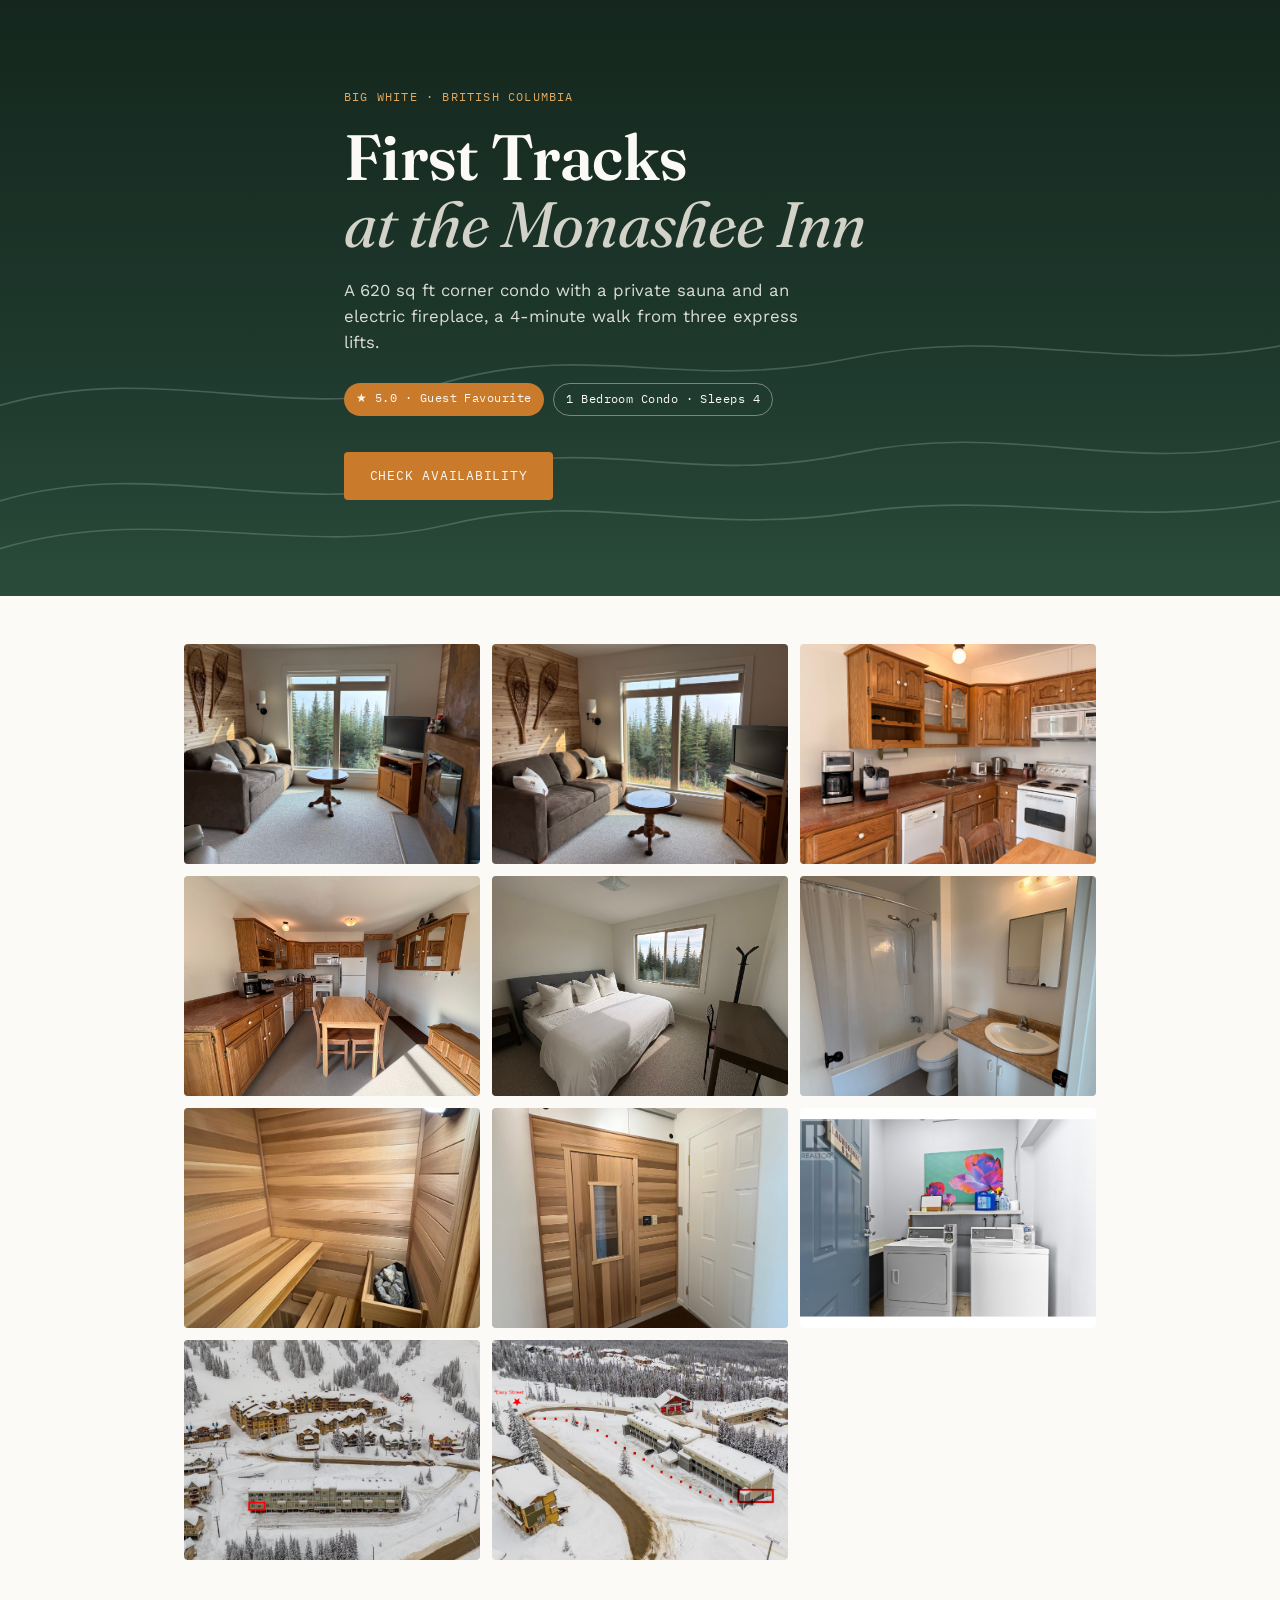
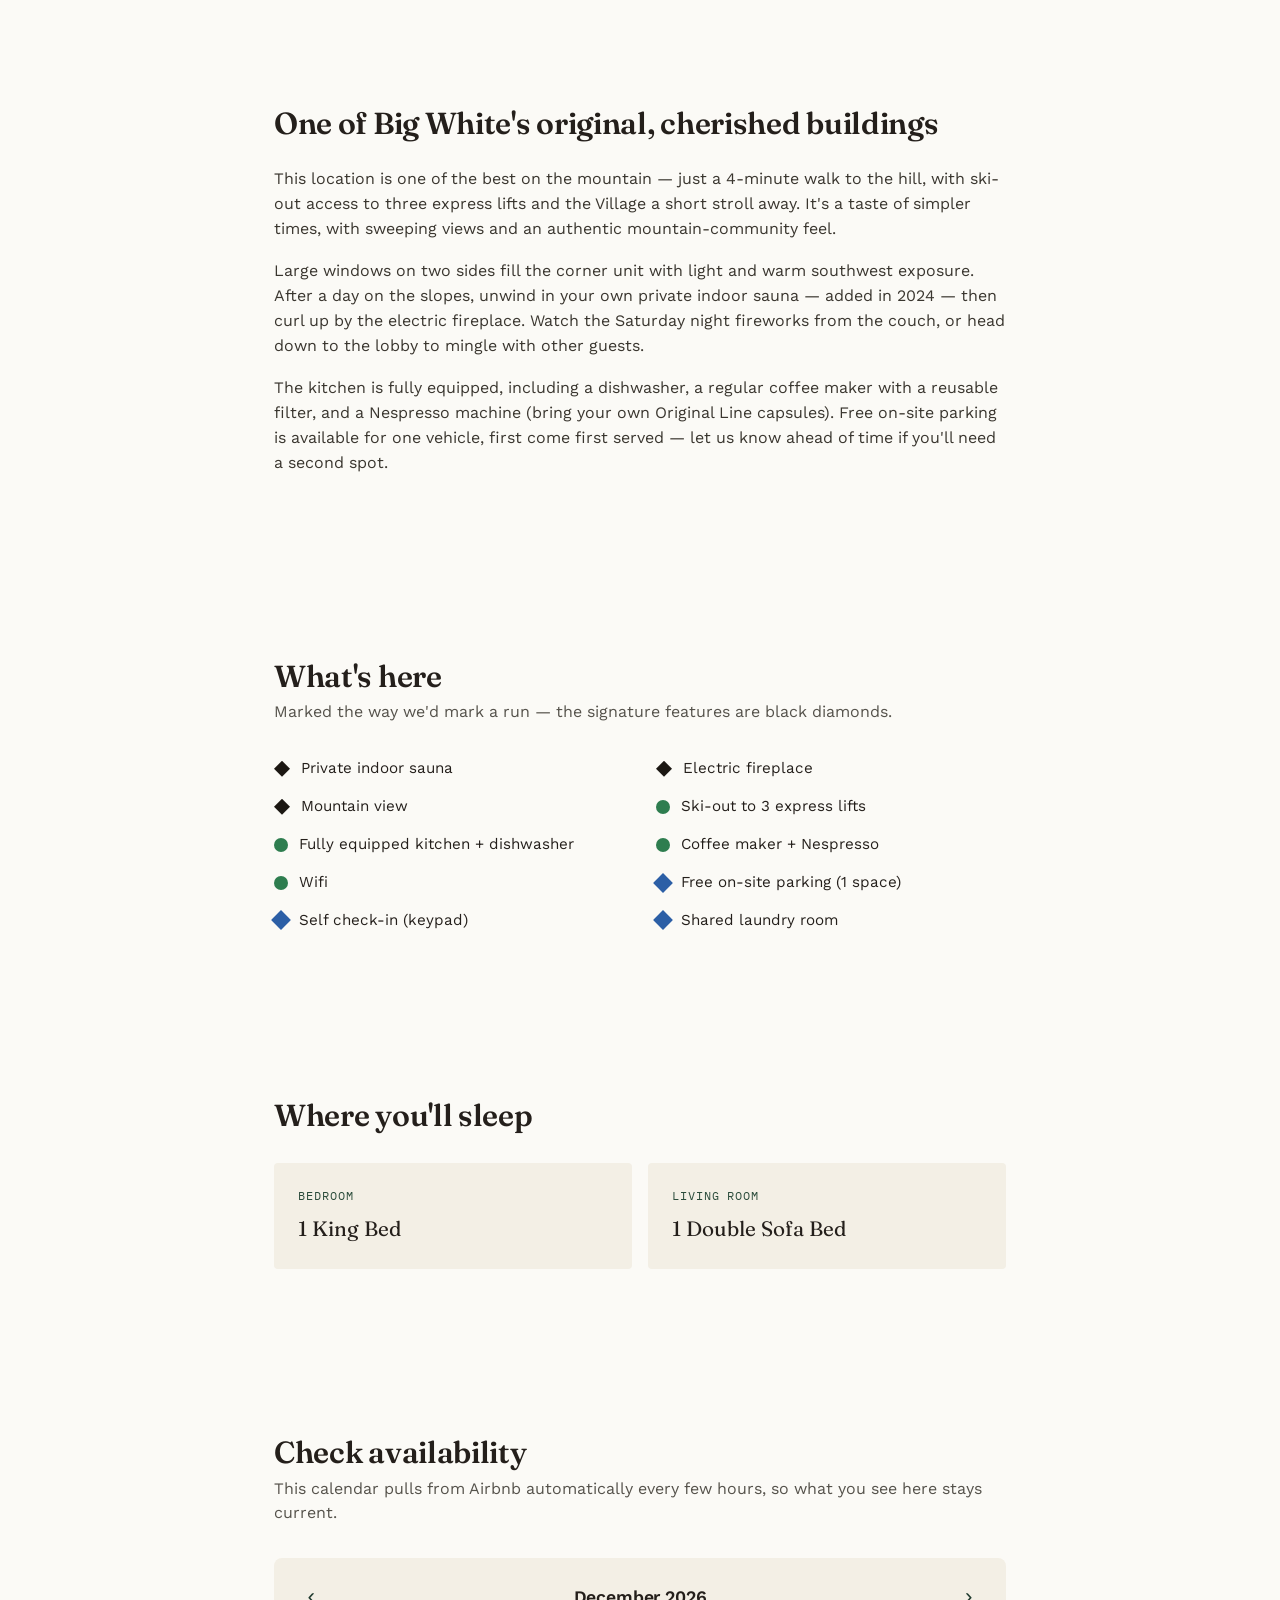
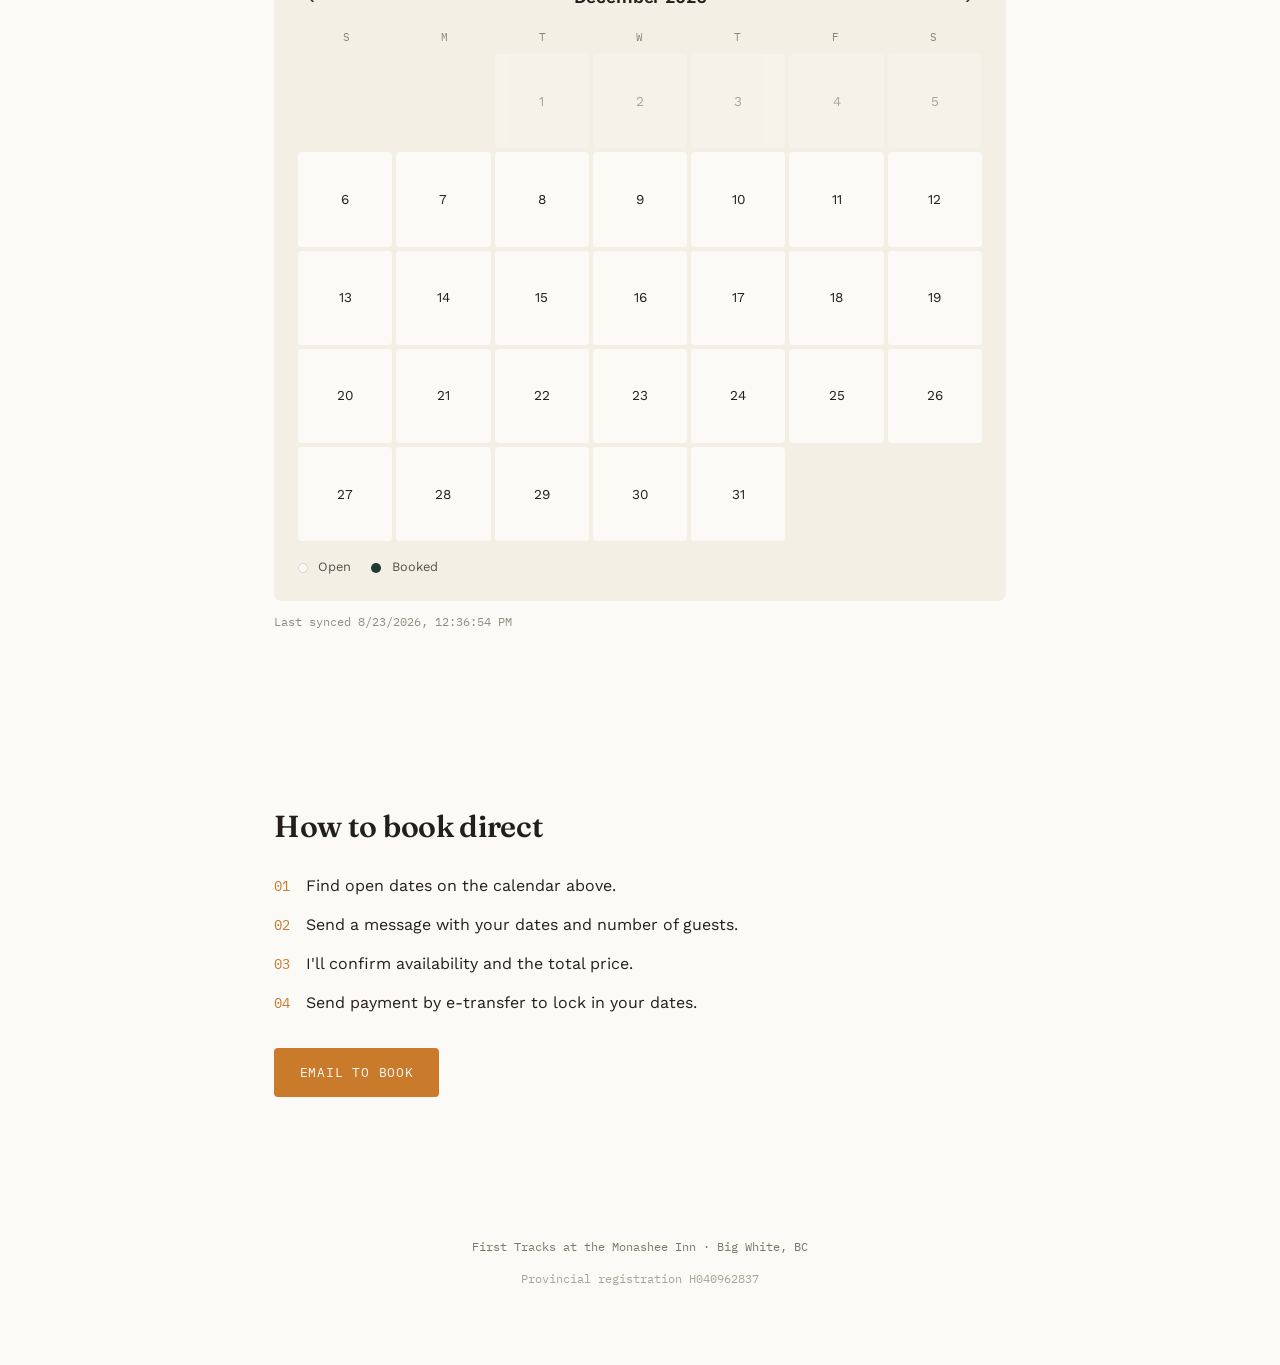
==== index.html @ 5c0af777 "Fix comment syntax in index.html" ====
<!doctype html>
<html lang="en">
<head>
<meta charset="UTF-8" />
<meta name="viewport" content="width=device-width, initial-scale=1.0" />
<title>First Tracks at the Monashee Inn — Big White, BC</title>
<meta name="description" content="A cozy 1-bedroom condo with a private sauna and mountain views, 4 minutes from the lifts at Big White. Book direct." />
<link rel="preconnect" href="https://fonts.googleapis.com">
<link rel="preconnect" href="https://fonts.gstatic.com" crossorigin>
<link href="https://fonts.googleapis.com/css2?family=Fraunces:opsz,wght@9..144,400;9..144,600;9..144,700&family=Work+Sans:wght@400;500;600&family=IBM+Plex+Mono:wght@500&display=swap" rel="stylesheet">
<link rel="stylesheet" href="assets/styles.css" />
</head>
<body>

  <header class="hero">
    <svg class="hero__contour" viewBox="0 0 1200 500" preserveAspectRatio="none" aria-hidden="true">
      <path d="M0,420 C150,380 280,440 420,400 C560,360 640,410 800,380 C950,352 1050,400 1200,370" />
      <path d="M0,460 C150,420 280,470 420,440 C560,410 640,450 800,430 C950,410 1050,445 1200,420" />
      <path d="M0,340 C150,300 280,360 420,320 C560,285 640,330 800,300 C950,272 1050,315 1200,290" />
    </svg>
<!-- 
    <nav class="nav">
      <!-- <span class="nav__mark">First&nbsp;Tracks</span> -->
      <!-- <a class="nav__cta" href="#availability">Check dates</a> -->
    <!-- </nav> --> 

    <div class="hero__content">
      <p class="eyebrow">Big White · British&nbsp;Columbia</p>
      <h1>First Tracks<br><span>at the Monashee&nbsp;Inn</span></h1>
      <p class="hero__sub">A 620&nbsp;sq&nbsp;ft corner condo with a private sauna and an electric fireplace, a 4-minute walk from three express lifts.</p>
      <div class="hero__badges">
        <span class="badge">★ 5.0 · Guest Favourite</span>
        <span class="badge badge--outline">1 Bedroom Condo · Sleeps 4</span>
      </div>
      <a class="button" href="#availability">Check availability</a>
    </div>
  </header>

  <main>

    <section class="gallery" id="gallery">
      <div class="gallery__grid">
        <img src="assets/photos/monashee_living2.jpg" alt="Living room with electric fireplace and mountain view" loading="lazy">
        <img src="assets/photos/monashee_living.jpg" alt="" loading="lazy">
        <img src="assets/photos/monashee_kitch.jpg" alt="" loading="lazy">
        <img src="assets/photos/monashee_kitch2.jpg" alt="" loading="lazy">
        <img src="assets/photos/monashee_bed.jpg" alt="Bedroom with king bed" loading="lazy">
        <img src="assets/photos/monashee_bath.jpg" alt="" loading="lazy">
        <img src="assets/photos/monashee_sauna.jpg" alt="Private indoor sauna" loading="lazy">
        <img src="assets/photos/monashee_sauna2.jpg" alt="" loading="lazy">
        <img src="assets/photos/laundry.jpg" alt="" loading="lazy">
        <img src="assets/photos/monashee_parking.png" alt="" loading="lazy">
        <img src="assets/photos/monashee_path.png" alt="" loading="lazy">
      </div>
      <p class="gallery__note"></p>
    </section>

    <section class="story" id="story">
      <!-- <div class="story__marker" aria-hidden="true">◆</div> -->
      <div class="story__text">
        <h2>One of Big White's original, cherished buildings</h2>
        <p>This location is one of the best on the mountain — just a 4-minute walk to the hill, with ski-out access to three express lifts and the Village a short stroll away. It's a taste of simpler times, with sweeping views and an authentic mountain-community feel.</p>
        <p>Large windows on two sides fill the corner unit with light and warm southwest exposure. After a day on the slopes, unwind in your own private indoor sauna — added in 2024 — then curl up by the electric fireplace. Watch the Saturday night fireworks from the couch, or head down to the lobby to mingle with other guests.</p>
        <p>The kitchen is fully equipped, including a dishwasher, a regular coffee maker with a reusable filter, and a Nespresso machine (bring your own Original Line capsules). Free on-site parking is available for one vehicle, first come first served — let us know ahead of time if you'll need a second spot.</p>
      </div>
    </section>

    <section class="amenities" id="amenities">
      <h2>What's here</h2>
      <p class="section__lede">Marked the way we'd mark a run — the signature features are black diamonds.</p>
      <ul class="amenity-grid">
        <li class="amenity"><span class="run-mark run-mark--black" title="Signature feature"></span>Private indoor sauna</li>
        <li class="amenity"><span class="run-mark run-mark--black" title="Signature feature"></span>Electric fireplace</li>
        <li class="amenity"><span class="run-mark run-mark--black" title="Signature feature"></span>Mountain view</li>
        <li class="amenity"><span class="run-mark run-mark--green" title="Easy"></span>Ski-out to 3 express lifts</li>
        <li class="amenity"><span class="run-mark run-mark--green" title="Easy"></span>Fully equipped kitchen + dishwasher</li>
        <li class="amenity"><span class="run-mark run-mark--green" title="Easy"></span>Coffee maker + Nespresso</li>
        <li class="amenity"><span class="run-mark run-mark--green" title="Easy"></span>Wifi</li>
        <li class="amenity"><span class="run-mark run-mark--blue" title="Good to know"></span>Free on-site parking (1 space)</li>
        <li class="amenity"><span class="run-mark run-mark--blue" title="Good to know"></span>Self check-in (keypad)</li>
        <li class="amenity"><span class="run-mark run-mark--blue" title="Good to know"></span>Shared laundry room</li>
      </ul>
    </section>

    <section class="sleep" id="sleep">
      <h2>Where you'll sleep</h2>
      <div class="sleep-grid">
        <div class="sleep-card">
          <p class="sleep-card__room">Bedroom</p>
          <p class="sleep-card__bed">1 King Bed</p>
        </div>
        <div class="sleep-card">
          <p class="sleep-card__room">Living Room</p>
          <p class="sleep-card__bed">1 Double Sofa Bed</p>
        </div>
      </div>
    </section>

    <section class="availability" id="availability">
      <h2>Check availability</h2>
      <p class="section__lede">This calendar pulls from Airbnb automatically every few hours, so what you see here stays current.</p>

      <div class="calendar" id="calendar">
        <div class="calendar__header">
          <button id="prevMonth" aria-label="Previous month">‹</button>
          <h3 id="calendarLabel"></h3>
          <button id="nextMonth" aria-label="Next month">›</button>
        </div>
        <div class="calendar__weekdays">
          <span>S</span><span>M</span><span>T</span><span>W</span><span>T</span><span>F</span><span>S</span>
        </div>
        <div class="calendar__grid" id="calendarGrid"></div>
        <div class="calendar__legend">
          <span><i class="dot dot--free"></i> Open</span>
          <span><i class="dot dot--busy"></i> Booked</span>
        </div>
      </div>
      <p class="calendar__updated" id="lastUpdated"></p>
    </section>

    <section class="how" id="book">
      <h2>How to book direct</h2>
      <ol class="how-list">
        <li><span class="how-list__num">01</span>Find open dates on the calendar above.</li>
        <li><span class="how-list__num">02</span>Send a message with your dates and number of guests.</li>
        <li><span class="how-list__num">03</span>I'll confirm availability and the total price.</li>
        <li><span class="how-list__num">04</span>Send payment by e-transfer to lock in your dates.</li>
      </ol>
      <a class="button" href="mailto:bbeline@gmail.com?subject=First%20Tracks%20booking%20request">Email to book</a>
    </section>

  </main>

  <footer class="footer">
    <p>First Tracks at the Monashee Inn · Big White, BC</p>
    <p class="footer__muted">Provincial registration H040962837</p>
  </footer>

  <script src="assets/script.js"></script>
</body>
</html>
---- assets/styles.css ----
/* ---------------------------------------------------
   Design tokens
--------------------------------------------------- */
:root {
  --pine-950: #14261D;
  --pine-800: #1F3A2E;
  --pine-700: #2A4B3A;
  --snow-050: #FBFAF6;
  --snow-100: #F3EFE5;
  --amber-500: #C97A2B;
  --amber-300: #E3A85C;
  --charcoal-900: #241F1B;
  --mist-400: #8FA89B;
  --rust-500: #A63D2F;
  --run-green: #2E7D4F;
  --run-blue: #2C5FA6;
  --run-black: #1B1712;

  --font-display: "Fraunces", serif;
  --font-body: "Work Sans", sans-serif;
  --font-mono: "IBM Plex Mono", monospace;

  --radius: 4px;
}

* { box-sizing: border-box; }

html {
  scroll-behavior: smooth;
}

body {
  margin: 0;
  font-family: var(--font-body);
  color: var(--charcoal-900);
  background: var(--snow-050);
  line-height: 1.55;
}

h1, h2, h3 {
  font-family: var(--font-display);
  font-weight: 600;
  letter-spacing: -0.01em;
  margin: 0;
}

a { color: inherit; }

section {
  max-width: 780px;
  margin: 0 auto;
  padding: 5rem 1.5rem;
}

.section__lede {
  color: #55524B;
  margin-top: -0.5rem;
  margin-bottom: 2rem;
}

/* ---------------------------------------------------
   Hero
--------------------------------------------------- */
.hero {
  position: relative;
  background: linear-gradient(180deg, var(--pine-950) 0%, var(--pine-800) 65%, var(--pine-700) 100%);
  color: var(--snow-050);
  overflow: hidden;
  padding-bottom: 6rem;
}

.hero__contour {
  position: absolute;
  inset: 0;
  width: 100%;
  height: 100%;
  opacity: 0.35;
}

.hero__contour path {
  fill: none;
  stroke: var(--mist-400);
  stroke-width: 1.4;
}

.nav {
  position: relative;
  z-index: 2;
  display: flex;
  align-items: center;
  justify-content: space-between;
  max-width: 780px;
  margin: 0 auto;
  padding: 2rem 1.5rem 0;
}

.nav__mark {
  font-family: var(--font-mono);
  text-transform: uppercase;
  letter-spacing: 0.12em;
  font-size: 0.8rem;
}

.nav__cta {
  font-family: var(--font-mono);
  font-size: 0.75rem;
  text-transform: uppercase;
  letter-spacing: 0.08em;
  text-decoration: none;
  border: 1px solid rgba(251, 250, 246, 0.4);
  padding: 0.5rem 0.9rem;
  border-radius: var(--radius);
  transition: border-color 0.2s ease, background 0.2s ease;
}

.nav__cta:hover {
  border-color: var(--amber-300);
  background: rgba(201, 122, 43, 0.15);
}

.hero__content {
  position: relative;
  z-index: 2;
  max-width: 640px;
  margin: 0 auto;
  padding: 5.5rem 1.5rem 0;
  text-align: left;
}

.eyebrow {
  font-family: var(--font-mono);
  font-size: 0.75rem;
  letter-spacing: 0.1em;
  text-transform: uppercase;
  color: var(--amber-300);
  margin: 0 0 1rem;
}

.hero h1 {
  font-size: clamp(2.6rem, 6vw, 4rem);
  line-height: 1.05;
  margin-bottom: 1.25rem;
}

.hero h1 span {
  color: var(--snow-100);
  font-weight: 400;
  font-style: italic;
  opacity: 0.85;
}

.hero__sub {
  font-size: 1.05rem;
  max-width: 46ch;
  color: rgba(251, 250, 246, 0.85);
  margin-bottom: 1.75rem;
}

.hero__badges {
  display: flex;
  gap: 0.6rem;
  flex-wrap: wrap;
  margin-bottom: 2.25rem;
}

.badge {
  font-family: var(--font-mono);
  font-size: 0.72rem;
  letter-spacing: 0.04em;
  padding: 0.4rem 0.75rem;
  border-radius: 999px;
  background: var(--amber-500);
  color: var(--snow-050);
}

.badge--outline {
  background: transparent;
  border: 1px solid rgba(251, 250, 246, 0.4);
}

/* ---------------------------------------------------
   Buttons
--------------------------------------------------- */
.button {
  display: inline-block;
  font-family: var(--font-mono);
  font-size: 0.8rem;
  letter-spacing: 0.06em;
  text-transform: uppercase;
  text-decoration: none;
  color: var(--snow-050);
  background: var(--amber-500);
  padding: 0.9rem 1.6rem;
  border-radius: var(--radius);
  transition: background 0.2s ease, transform 0.15s ease;
}

.button:hover {
  background: var(--amber-300);
  transform: translateY(-1px);
}

/* ---------------------------------------------------
   Gallery
--------------------------------------------------- */
.gallery {
  padding-top: 3rem;
  padding-bottom: 3rem;
  max-width: 960px;
}

.gallery__grid {
  display: grid;
  grid-template-columns: repeat(3, 1fr);
  gap: 0.75rem;
}

.gallery__grid img {
  width: 100%;
  height: 220px;
  object-fit: cover;
  border-radius: var(--radius);
  background: var(--snow-100);
}

.gallery__note {
  font-family: var(--font-mono);
  font-size: 0.72rem;
  color: #918D82;
  margin-top: 0.75rem;
}

/* ---------------------------------------------------
   Story
--------------------------------------------------- */
.story {
  display: block;
}

.story__marker {
  color: var(--run-black);
  font-size: 1.4rem;
  margin-bottom: 0.75rem;
}

.story h2 {
  font-size: 1.9rem;
  margin-bottom: 1.25rem;
}

.story p {
  margin: 0 0 1.1rem;
  color: #3A362F;
}

/* ---------------------------------------------------
   Amenities — ski run difficulty marks
--------------------------------------------------- */
.amenities h2 {
  font-size: 1.9rem;
  margin-bottom: 0.5rem;
}

.amenity-grid {
  list-style: none;
  margin: 0;
  padding: 0;
  display: grid;
  grid-template-columns: repeat(2, 1fr);
  gap: 0.9rem 2rem;
}

.amenity {
  display: flex;
  align-items: center;
  gap: 0.7rem;
  font-size: 0.95rem;
}

.run-mark {
  flex: none;
  width: 14px;
  height: 14px;
  display: inline-block;
}

.run-mark--green {
  background: var(--run-green);
  border-radius: 50%;
}

.run-mark--blue {
  background: var(--run-blue);
  transform: rotate(45deg);
}

.run-mark--black {
  background: var(--run-black);
  clip-path: polygon(50% 0%, 100% 50%, 50% 100%, 0% 50%);
  width: 16px;
  height: 16px;
}

/* ---------------------------------------------------
   Sleeping arrangements
--------------------------------------------------- */
.sleep h2 {
  font-size: 1.9rem;
  margin-bottom: 1.5rem;
}

.sleep-grid {
  display: grid;
  grid-template-columns: repeat(2, 1fr);
  gap: 1rem;
}

.sleep-card {
  background: var(--snow-100);
  border-radius: var(--radius);
  padding: 1.5rem;
}

.sleep-card__room {
  font-family: var(--font-mono);
  font-size: 0.72rem;
  text-transform: uppercase;
  letter-spacing: 0.08em;
  color: var(--pine-700);
  margin: 0 0 0.5rem;
}

.sleep-card__bed {
  font-family: var(--font-display);
  font-size: 1.3rem;
  margin: 0;
}

/* ---------------------------------------------------
   Availability calendar
--------------------------------------------------- */
.availability h2 {
  font-size: 1.9rem;
  margin-bottom: 0.5rem;
}

.calendar {
  background: var(--snow-100);
  border-radius: 8px;
  padding: 1.5rem;
}

.calendar__header {
  display: flex;
  align-items: center;
  justify-content: space-between;
  margin-bottom: 1rem;
}

.calendar__header button {
  background: none;
  border: none;
  font-size: 1.4rem;
  cursor: pointer;
  color: var(--pine-800);
  line-height: 1;
  padding: 0.25rem 0.6rem;
}

.calendar__header h3 {
  font-size: 1.1rem;
  font-family: var(--font-body);
  font-weight: 600;
}

.calendar__weekdays {
  display: grid;
  grid-template-columns: repeat(7, 1fr);
  font-family: var(--font-mono);
  font-size: 0.7rem;
  text-align: center;
  color: #8A8577;
  margin-bottom: 0.5rem;
}

.calendar__grid {
  display: grid;
  grid-template-columns: repeat(7, 1fr);
  gap: 4px;
}

.day {
  aspect-ratio: 1 / 1;
  display: flex;
  align-items: center;
  justify-content: center;
  border-radius: 4px;
  font-size: 0.85rem;
  background: var(--snow-050);
  color: var(--charcoal-900);
}

.day--empty {
  background: transparent;
}

.day--busy {
  background: var(--pine-800);
  color: var(--snow-050);
}

.day--past {
  opacity: 0.35;
}

.calendar__legend {
  display: flex;
  gap: 1.25rem;
  margin-top: 1rem;
  font-size: 0.8rem;
  color: #55524B;
}

.dot {
  display: inline-block;
  width: 10px;
  height: 10px;
  border-radius: 50%;
  margin-right: 0.4rem;
  vertical-align: middle;
}

.dot--free { background: var(--snow-050); border: 1px solid #D8D3C6; }
.dot--busy { background: var(--pine-800); }

.calendar__updated {
  font-family: var(--font-mono);
  font-size: 0.72rem;
  color: #918D82;
  margin-top: 0.75rem;
}

/* ---------------------------------------------------
   How to book
--------------------------------------------------- */
.how h2 {
  font-size: 1.9rem;
  margin-bottom: 1.5rem;
}

.how-list {
  list-style: none;
  margin: 0 0 2rem;
  padding: 0;
  display: grid;
  gap: 0.9rem;
}

.how-list li {
  display: flex;
  align-items: baseline;
  gap: 1rem;
  font-size: 1rem;
}

.how-list__num {
  font-family: var(--font-mono);
  color: var(--amber-500);
  font-size: 0.85rem;
}

/* ---------------------------------------------------
   Footer
--------------------------------------------------- */
.footer {
  text-align: center;
  padding: 3rem 1.5rem 4rem;
  font-family: var(--font-mono);
  font-size: 0.78rem;
  color: #7C7869;
}

.footer__muted {
  opacity: 0.65;
  margin-top: 0.35rem;
}

/* ---------------------------------------------------
   Responsive
--------------------------------------------------- */
@media (max-width: 640px) {
  .amenity-grid { grid-template-columns: 1fr; }
  .gallery__grid { grid-template-columns: 1fr; }
  .sleep-grid { grid-template-columns: 1fr; }
}
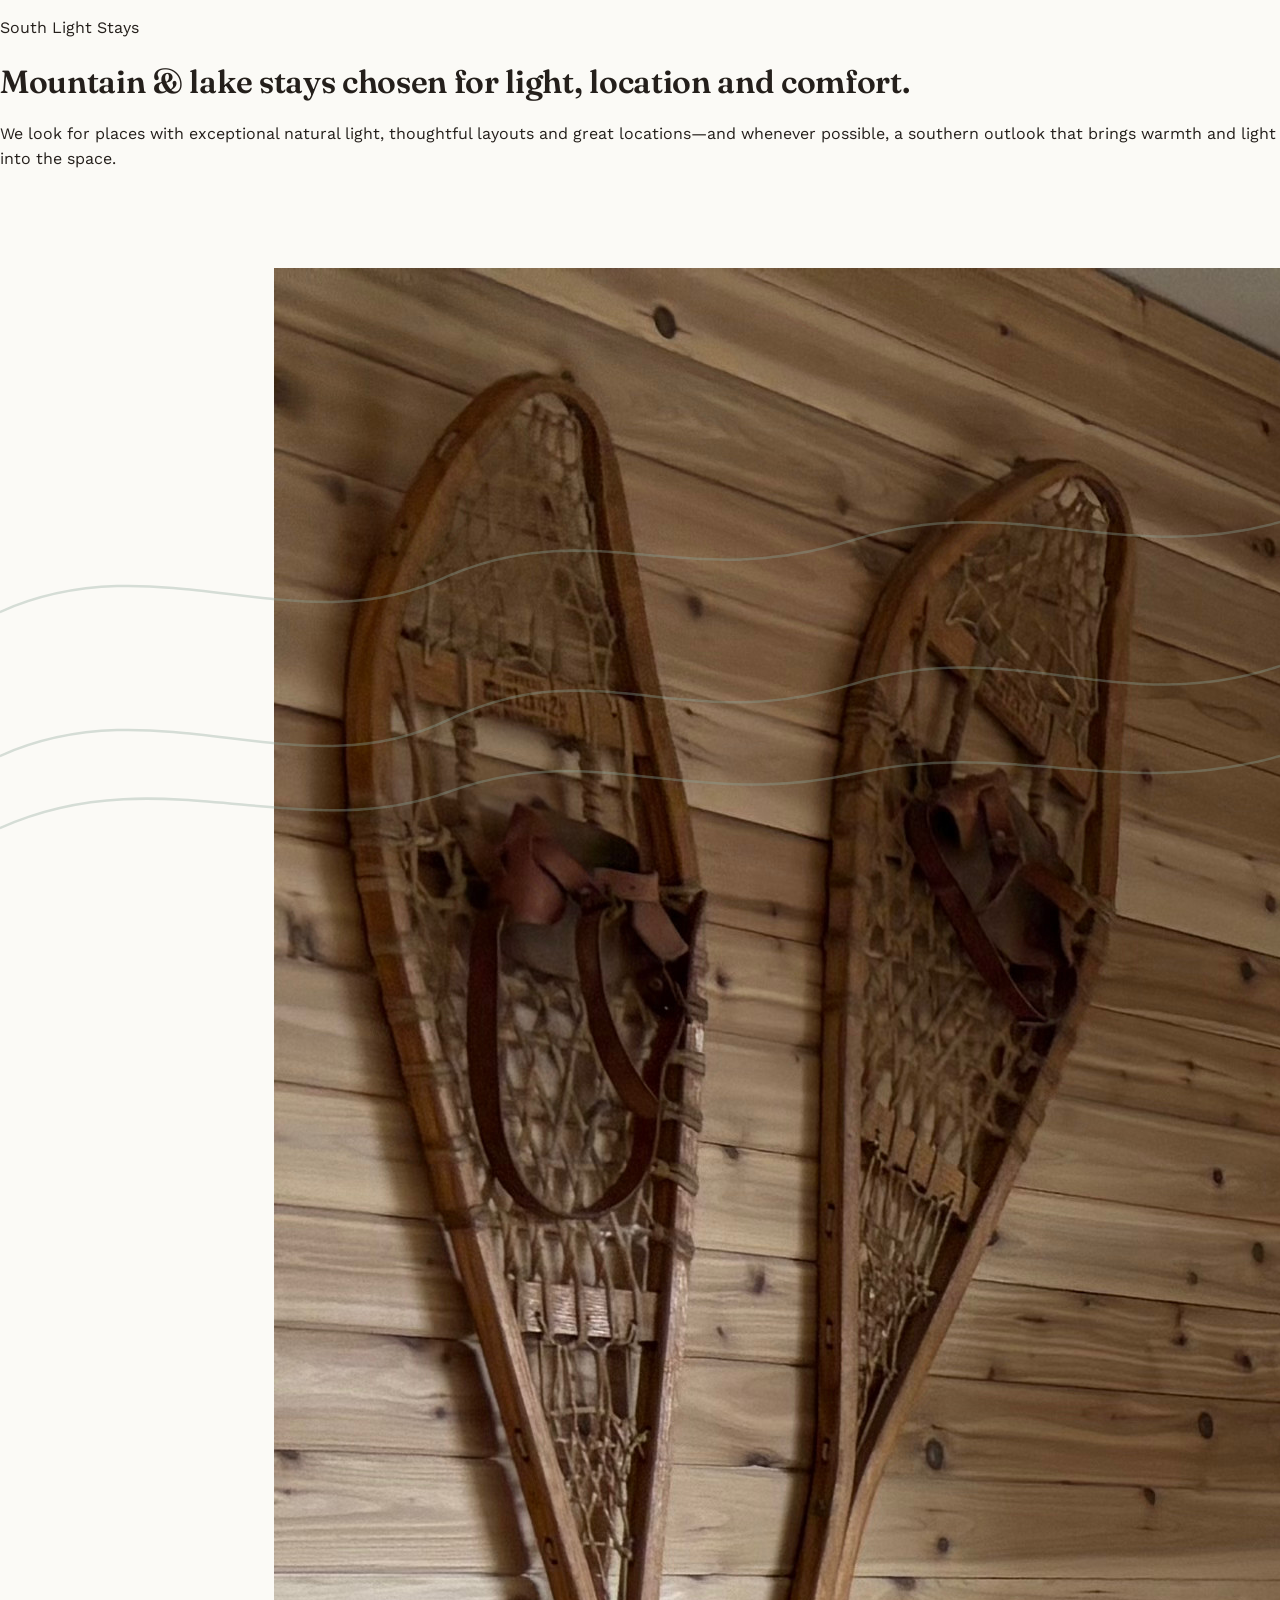
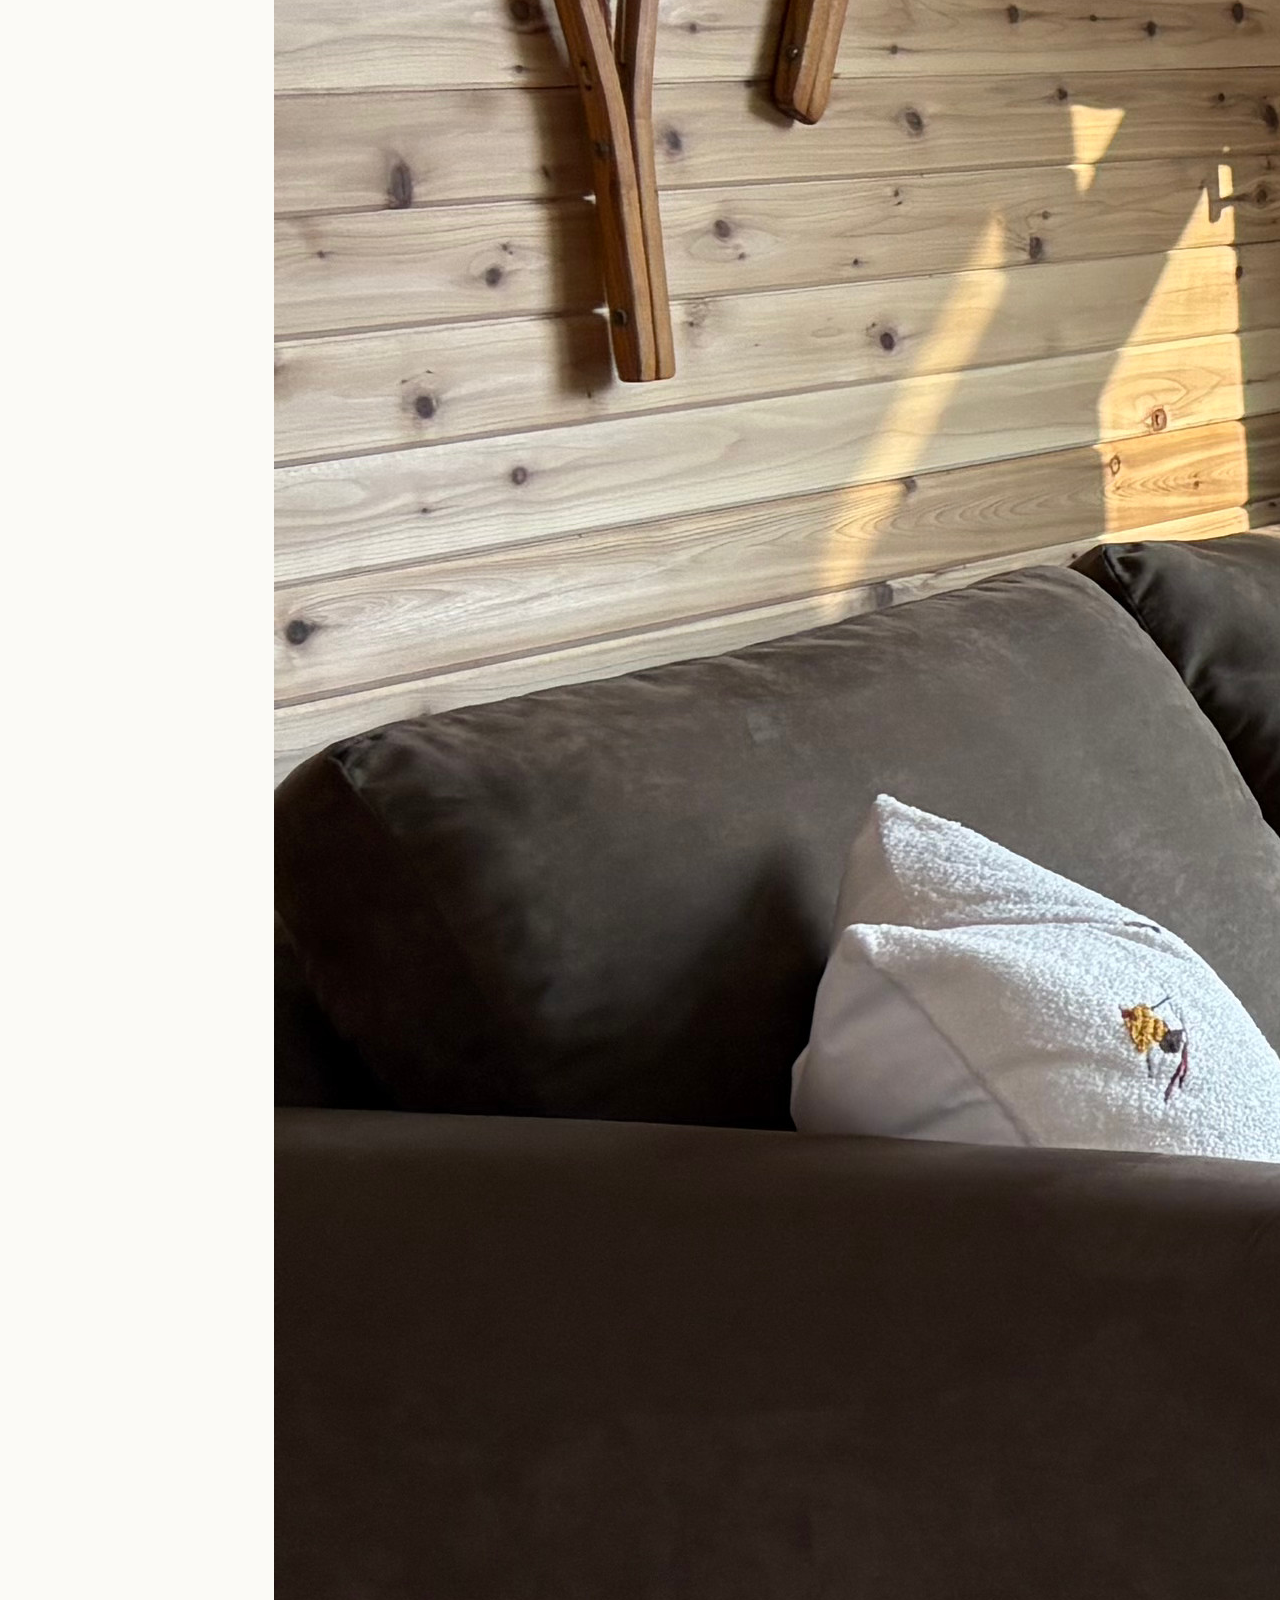
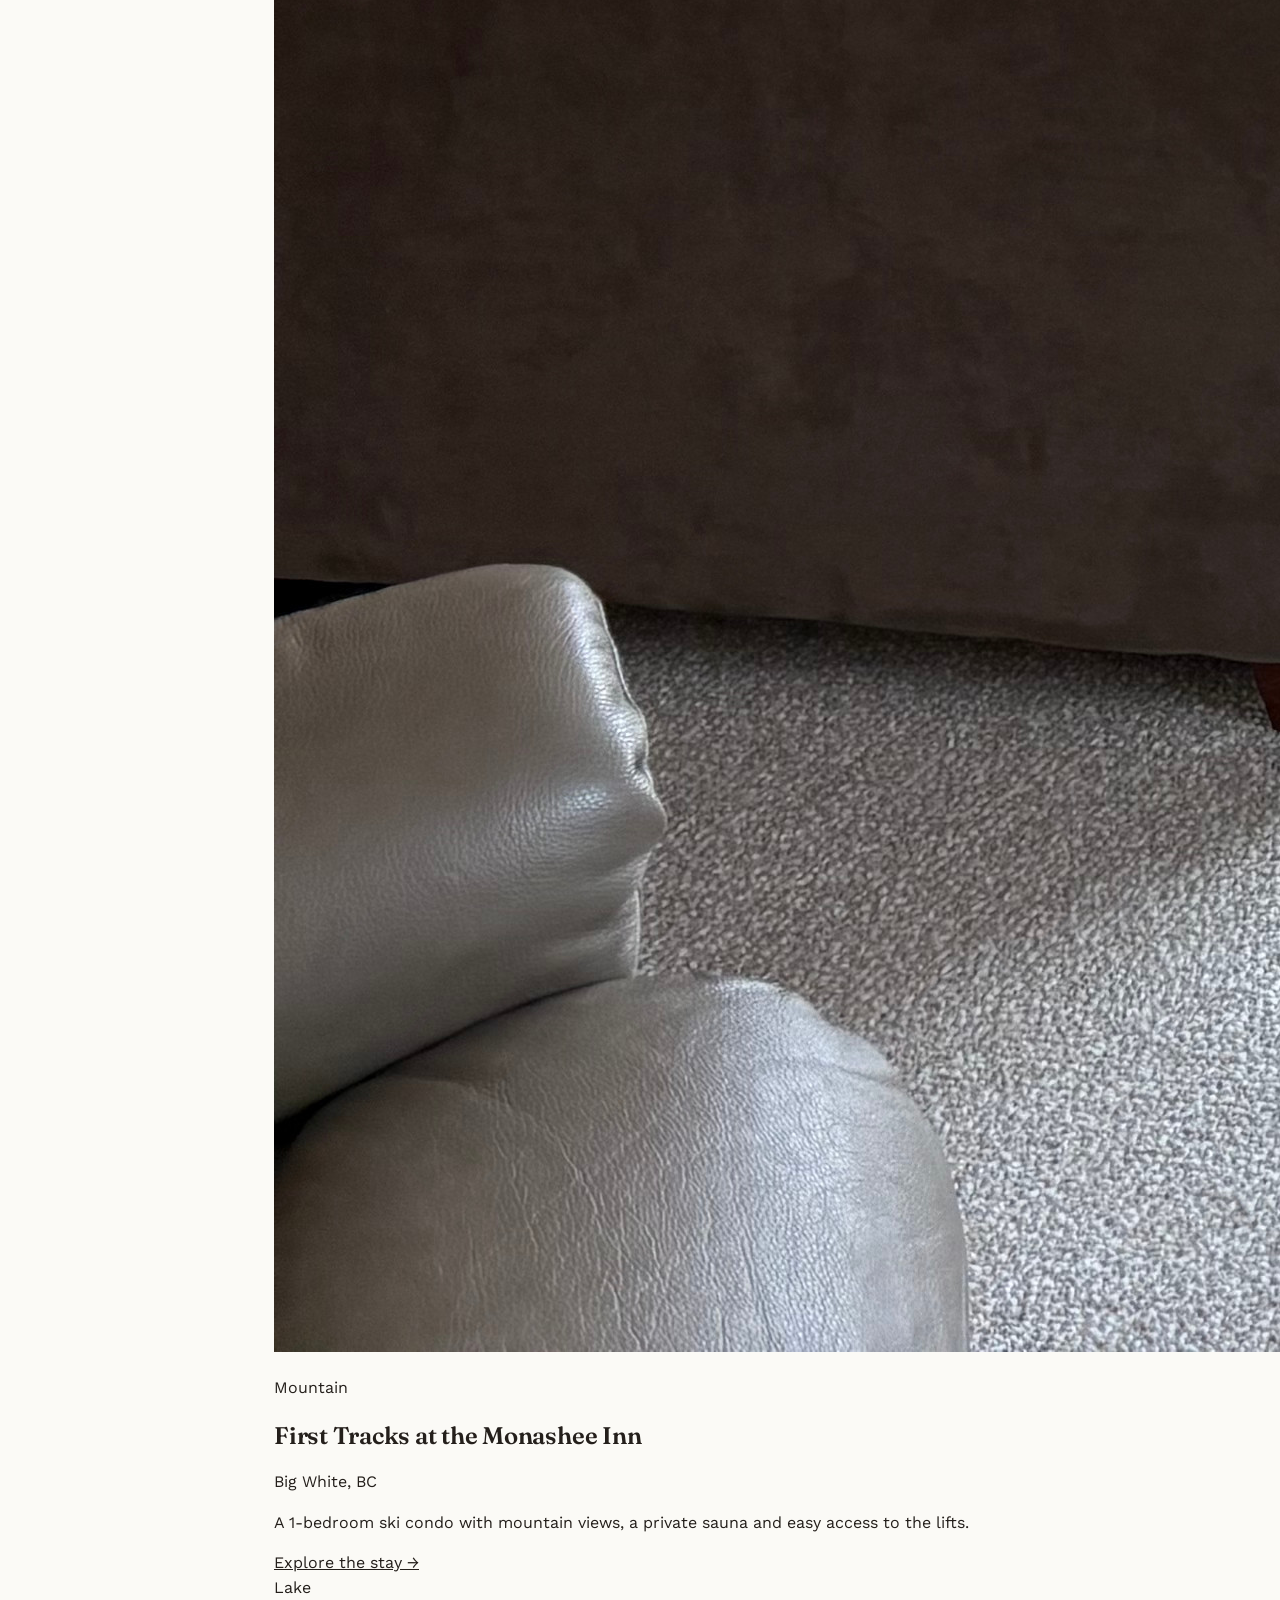
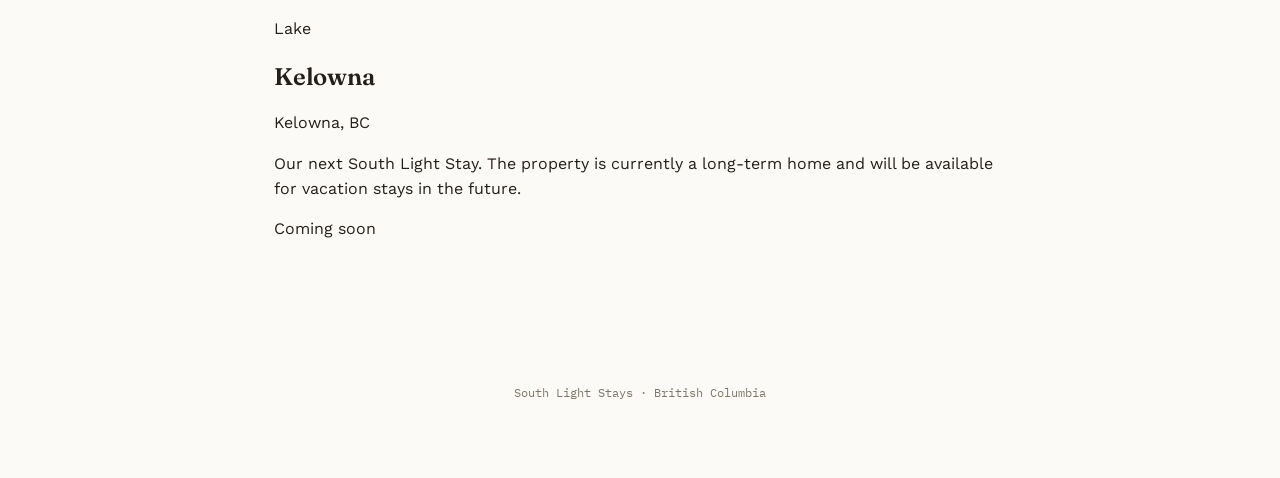
==== commit 985dfc56: "Update index.html for South Light Stays branding" ====
--- a/index.html
+++ b/index.html
@@ -3,139 +3,121 @@
 <head>
 <meta charset="UTF-8" />
 <meta name="viewport" content="width=device-width, initial-scale=1.0" />
-<title>First Tracks at the Monashee Inn — Big White, BC</title>
-<meta name="description" content="A cozy 1-bedroom condo with a private sauna and mountain views, 4 minutes from the lifts at Big White. Book direct." />
+
+<title>South Light Stays | Mountain & Lake Vacation Rentals</title>
+
+<meta name="description" content="South Light Stays offers mountain and lake stays chosen for light, location and comfort." />
+
 <link rel="preconnect" href="https://fonts.googleapis.com">
 <link rel="preconnect" href="https://fonts.gstatic.com" crossorigin>
 <link href="https://fonts.googleapis.com/css2?family=Fraunces:opsz,wght@9..144,400;9..144,600;9..144,700&family=Work+Sans:wght@400;500;600&family=IBM+Plex+Mono:wght@500&display=swap" rel="stylesheet">
+
 <link rel="stylesheet" href="assets/styles.css" />
 </head>
+
 <body>
 
-  <header class="hero">
-    <svg class="hero__contour" viewBox="0 0 1200 500" preserveAspectRatio="none" aria-hidden="true">
-      <path d="M0,420 C150,380 280,440 420,400 C560,360 640,410 800,380 C950,352 1050,400 1200,370" />
-      <path d="M0,460 C150,420 280,470 420,440 C560,410 640,450 800,430 C950,410 1050,445 1200,420" />
-      <path d="M0,340 C150,300 280,360 420,320 C560,285 640,330 800,300 C950,272 1050,315 1200,290" />
-    </svg>
-<!-- 
-    <nav class="nav">
-      <!-- <span class="nav__mark">First&nbsp;Tracks</span> -->
-      <!-- <a class="nav__cta" href="#availability">Check dates</a> -->
-    <!-- </nav> --> 
+<header class="brand-hero">
 
-    <div class="hero__content">
-      <p class="eyebrow">Big White · British&nbsp;Columbia</p>
-      <h1>First Tracks<br><span>at the Monashee&nbsp;Inn</span></h1>
-      <p class="hero__sub">A 620&nbsp;sq&nbsp;ft corner condo with a private sauna and an electric fireplace, a 4-minute walk from three express lifts.</p>
-      <div class="hero__badges">
-        <span class="badge">★ 5.0 · Guest Favourite</span>
-        <span class="badge badge--outline">1 Bedroom Condo · Sleeps 4</span>
-      </div>
-      <a class="button" href="#availability">Check availability</a>
+  <svg class="hero__contour" viewBox="0 0 1200 500" preserveAspectRatio="none" aria-hidden="true">
+    <path d="M0,420 C150,380 280,440 420,400 C560,360 640,410 800,380 C950,352 1050,400 1200,370" />
+    <path d="M0,460 C150,420 280,470 420,440 C560,410 640,450 800,430 C950,410 1050,445 1200,420" />
+    <path d="M0,340 C150,300 280,360 420,320 C560,285 640,330 800,300 C950,272 1050,315 1200,290" />
+  </svg>
+
+  <div class="brand-hero__content">
+
+    <p class="brand-hero__name">South Light Stays</p>
+
+    <h1 class="brand-hero__tagline">
+      Mountain &amp; lake stays chosen for light, location and comfort.
+    </h1>
+
+    <p class="brand-hero__intro">
+      We look for places with exceptional natural light, thoughtful layouts and great locations—and whenever possible, a southern outlook that brings warmth and light into the space.
+    </p>
+
+  </div>
+
+</header>
+
+
+<main>
+
+  <section class="properties">
+
+    <div class="property-grid">
+
+      <article class="property-card property-card--mountain">
+
+        <div class="property-card__image">
+          <img
+            src="assets/photos/monashee_living2.jpg"
+            alt="Living room at First Tracks at the Monashee Inn"
+          >
+        </div>
+
+        <div class="property-card__content">
+
+          <p class="property-card__eyebrow">Mountain</p>
+
+          <h2>First Tracks at the Monashee Inn</h2>
+
+          <p class="property-card__location">
+            Big White, BC
+          </p>
+
+          <p>
+            A 1-bedroom ski condo with mountain views, a private sauna and easy access to the lifts.
+          </p>
+
+          <a class="property-card__link" href="mountain.html">
+            Explore the stay →
+          </a>
+
+        </div>
+
+      </article>
+
+
+      <article class="property-card property-card--lake">
+
+        <div class="property-card__placeholder">
+          <span>Lake</span>
+        </div>
+
+        <div class="property-card__content">
+
+          <p class="property-card__eyebrow">Lake</p>
+
+          <h2>Kelowna</h2>
+
+          <p class="property-card__location">
+            Kelowna, BC
+          </p>
+
+          <p>
+            Our next South Light Stay. The property is currently a long-term home and will be available for vacation stays in the future.
+          </p>
+
+          <span class="property-card__coming">
+            Coming soon
+          </span>
+
+        </div>
+
+      </article>
+
     </div>
-  </header>
 
-  <main>
+  </section>
 
-    <section class="gallery" id="gallery">
-      <div class="gallery__grid">
-        <img src="assets/photos/monashee_living2.jpg" alt="Living room with electric fireplace and mountain view" loading="lazy">
-        <img src="assets/photos/monashee_living.jpg" alt="" loading="lazy">
-        <img src="assets/photos/monashee_kitch.jpg" alt="" loading="lazy">
-        <img src="assets/photos/monashee_kitch2.jpg" alt="" loading="lazy">
-        <img src="assets/photos/monashee_bed.jpg" alt="Bedroom with king bed" loading="lazy">
-        <img src="assets/photos/monashee_bath.jpg" alt="" loading="lazy">
-        <img src="assets/photos/monashee_sauna.jpg" alt="Private indoor sauna" loading="lazy">
-        <img src="assets/photos/monashee_sauna2.jpg" alt="" loading="lazy">
-        <img src="assets/photos/laundry.jpg" alt="" loading="lazy">
-        <img src="assets/photos/monashee_parking.png" alt="" loading="lazy">
-        <img src="assets/photos/monashee_path.png" alt="" loading="lazy">
-      </div>
-      <p class="gallery__note"></p>
-    </section>
+</main>
 
-    <section class="story" id="story">
-      <!-- <div class="story__marker" aria-hidden="true">◆</div> -->
-      <div class="story__text">
-        <h2>One of Big White's original, cherished buildings</h2>
-        <p>This location is one of the best on the mountain — just a 4-minute walk to the hill, with ski-out access to three express lifts and the Village a short stroll away. It's a taste of simpler times, with sweeping views and an authentic mountain-community feel.</p>
-        <p>Large windows on two sides fill the corner unit with light and warm southwest exposure. After a day on the slopes, unwind in your own private indoor sauna — added in 2024 — then curl up by the electric fireplace. Watch the Saturday night fireworks from the couch, or head down to the lobby to mingle with other guests.</p>
-        <p>The kitchen is fully equipped, including a dishwasher, a regular coffee maker with a reusable filter, and a Nespresso machine (bring your own Original Line capsules). Free on-site parking is available for one vehicle, first come first served — let us know ahead of time if you'll need a second spot.</p>
-      </div>
-    </section>
 
-    <section class="amenities" id="amenities">
-      <h2>What's here</h2>
-      <p class="section__lede">Marked the way we'd mark a run — the signature features are black diamonds.</p>
-      <ul class="amenity-grid">
-        <li class="amenity"><span class="run-mark run-mark--black" title="Signature feature"></span>Private indoor sauna</li>
-        <li class="amenity"><span class="run-mark run-mark--black" title="Signature feature"></span>Electric fireplace</li>
-        <li class="amenity"><span class="run-mark run-mark--black" title="Signature feature"></span>Mountain view</li>
-        <li class="amenity"><span class="run-mark run-mark--green" title="Easy"></span>Ski-out to 3 express lifts</li>
-        <li class="amenity"><span class="run-mark run-mark--green" title="Easy"></span>Fully equipped kitchen + dishwasher</li>
-        <li class="amenity"><span class="run-mark run-mark--green" title="Easy"></span>Coffee maker + Nespresso</li>
-        <li class="amenity"><span class="run-mark run-mark--green" title="Easy"></span>Wifi</li>
-        <li class="amenity"><span class="run-mark run-mark--blue" title="Good to know"></span>Free on-site parking (1 space)</li>
-        <li class="amenity"><span class="run-mark run-mark--blue" title="Good to know"></span>Self check-in (keypad)</li>
-        <li class="amenity"><span class="run-mark run-mark--blue" title="Good to know"></span>Shared laundry room</li>
-      </ul>
-    </section>
+<footer class="footer">
+  <p>South Light Stays · British Columbia</p>
+</footer>
 
-    <section class="sleep" id="sleep">
-      <h2>Where you'll sleep</h2>
-      <div class="sleep-grid">
-        <div class="sleep-card">
-          <p class="sleep-card__room">Bedroom</p>
-          <p class="sleep-card__bed">1 King Bed</p>
-        </div>
-        <div class="sleep-card">
-          <p class="sleep-card__room">Living Room</p>
-          <p class="sleep-card__bed">1 Double Sofa Bed</p>
-        </div>
-      </div>
-    </section>
-
-    <section class="availability" id="availability">
-      <h2>Check availability</h2>
-      <p class="section__lede">This calendar pulls from Airbnb automatically every few hours, so what you see here stays current.</p>
-
-      <div class="calendar" id="calendar">
-        <div class="calendar__header">
-          <button id="prevMonth" aria-label="Previous month">‹</button>
-          <h3 id="calendarLabel"></h3>
-          <button id="nextMonth" aria-label="Next month">›</button>
-        </div>
-        <div class="calendar__weekdays">
-          <span>S</span><span>M</span><span>T</span><span>W</span><span>T</span><span>F</span><span>S</span>
-        </div>
-        <div class="calendar__grid" id="calendarGrid"></div>
-        <div class="calendar__legend">
-          <span><i class="dot dot--free"></i> Open</span>
-          <span><i class="dot dot--busy"></i> Booked</span>
-        </div>
-      </div>
-      <p class="calendar__updated" id="lastUpdated"></p>
-    </section>
-
-    <section class="how" id="book">
-      <h2>How to book direct</h2>
-      <ol class="how-list">
-        <li><span class="how-list__num">01</span>Find open dates on the calendar above.</li>
-        <li><span class="how-list__num">02</span>Send a message with your dates and number of guests.</li>
-        <li><span class="how-list__num">03</span>I'll confirm availability and the total price.</li>
-        <li><span class="how-list__num">04</span>Send payment by e-transfer to lock in your dates.</li>
-      </ol>
-      <a class="button" href="mailto:bbeline@gmail.com?subject=First%20Tracks%20booking%20request">Email to book</a>
-    </section>
-
-  </main>
-
-  <footer class="footer">
-    <p>First Tracks at the Monashee Inn · Big White, BC</p>
-    <p class="footer__muted">Provincial registration H040962837</p>
-  </footer>
-
-  <script src="assets/script.js"></script>
 </body>
 </html>
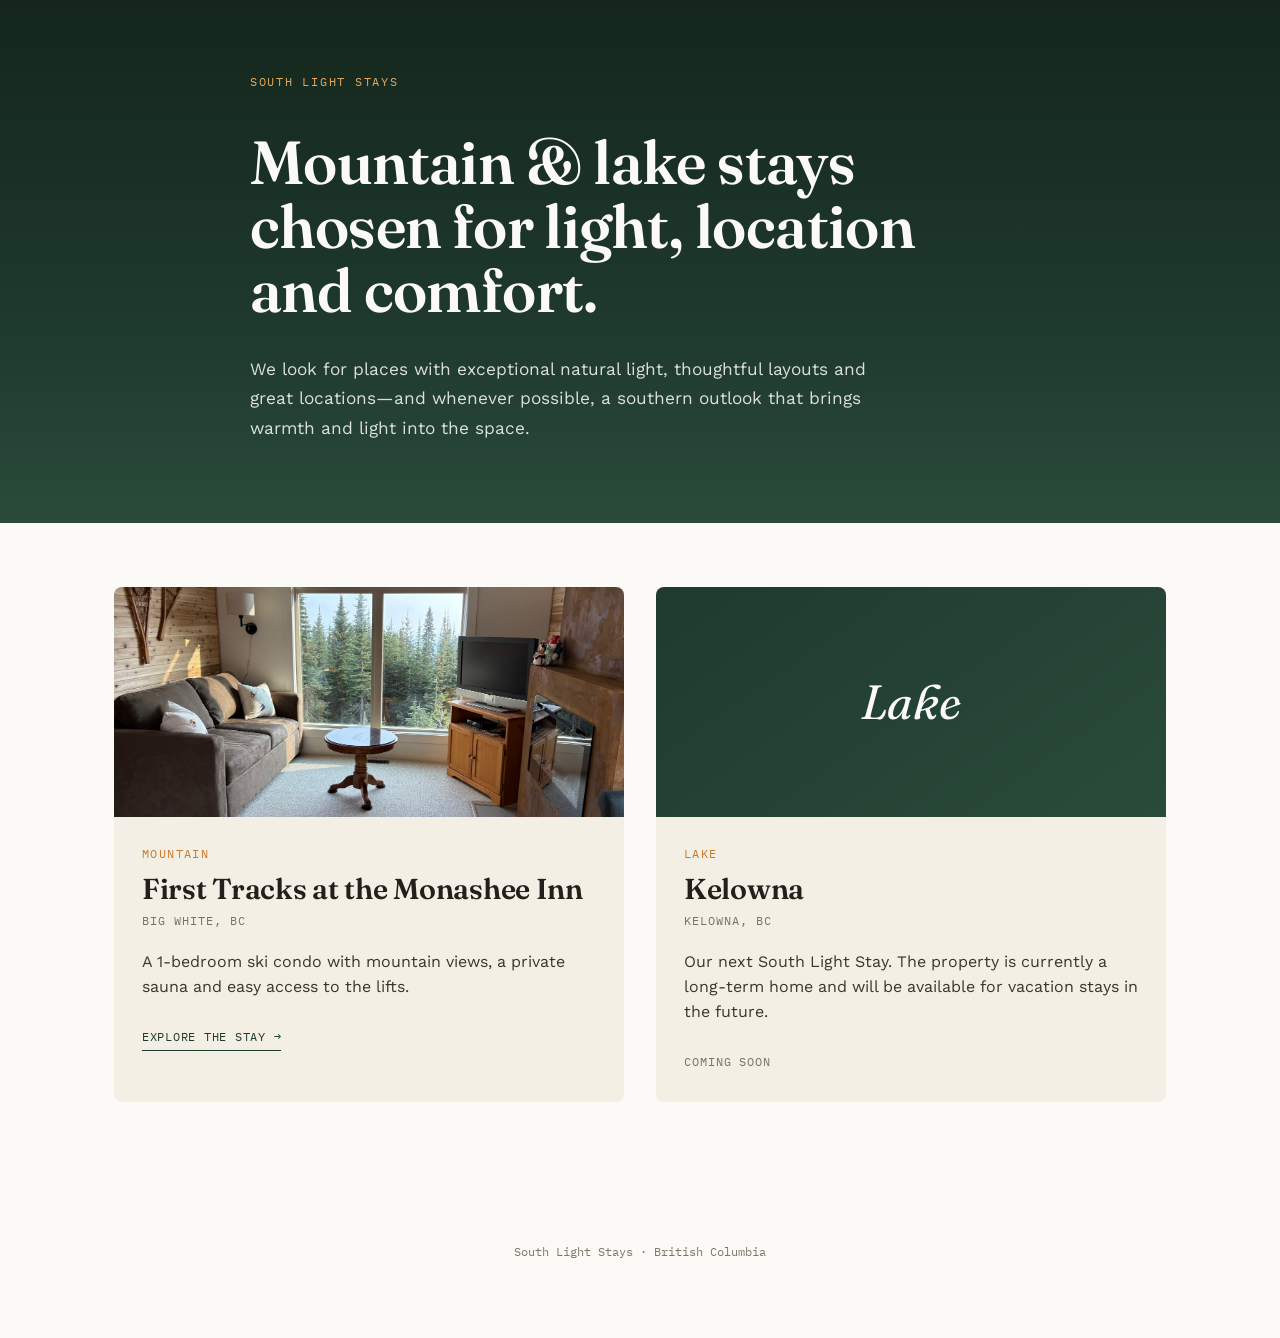
==== commit 6046d83f: "Remove SVG from brand hero in index.html Removed SVG elements from the brand hero section." ====
--- a/index.html
+++ b/index.html
@@ -18,12 +18,6 @@
 <body>
 
 <header class="brand-hero">
-
-  <svg class="hero__contour" viewBox="0 0 1200 500" preserveAspectRatio="none" aria-hidden="true">
-    <path d="M0,420 C150,380 280,440 420,400 C560,360 640,410 800,380 C950,352 1050,400 1200,370" />
-    <path d="M0,460 C150,420 280,470 420,440 C560,410 640,450 800,430 C950,410 1050,445 1200,420" />
-    <path d="M0,340 C150,300 280,360 420,320 C560,285 640,330 800,300 C950,272 1050,315 1200,290" />
-  </svg>
 
   <div class="brand-hero__content">
 
--- a/assets/styles.css
+++ b/assets/styles.css
@@ -493,3 +493,248 @@
   .gallery__grid { grid-template-columns: 1fr; }
   .sleep-grid { grid-template-columns: 1fr; }
 }
+/* ---------------------------------------------------
+   South Light Stays brand homepage
+--------------------------------------------------- */
+
+.brand-hero {
+  position: relative;
+  background: linear-gradient(
+    180deg,
+    var(--pine-950) 0%,
+    var(--pine-800) 65%,
+    var(--pine-700) 100%
+  );
+  color: var(--snow-050);
+  overflow: hidden;
+  padding: 6rem 1.5rem 7rem;
+}
+
+.brand-hero .hero__contour {
+  position: absolute;
+  inset: 0;
+  width: 100%;
+  height: 100%;
+  opacity: 0.35;
+}
+
+.brand-hero__content {
+  position: relative;
+  z-index: 2;
+  max-width: 780px;
+  margin: 0 auto;
+}
+
+.brand-hero__name {
+  font-family: var(--font-mono);
+  text-transform: uppercase;
+  letter-spacing: 0.14em;
+  font-size: 0.78rem;
+  color: var(--amber-300);
+  margin: 0 0 2.5rem;
+}
+
+.brand-hero__tagline {
+  max-width: 720px;
+  font-size: clamp(2.5rem, 6vw, 4.6rem);
+  line-height: 1.05;
+  margin-bottom: 2rem;
+  font-weight: 600;
+}
+
+.brand-hero__intro {
+  max-width: 650px;
+  font-size: 1.08rem;
+  line-height: 1.7;
+  color: rgba(251, 250, 246, 0.86);
+  margin: 0;
+}
+
+
+/* ---------------------------------------------------
+   Property cards
+--------------------------------------------------- */
+
+.properties {
+  max-width: 1100px;
+  padding-top: 5rem;
+  padding-bottom: 6rem;
+}
+
+.property-grid {
+  display: grid;
+  grid-template-columns: repeat(2, 1fr);
+  gap: 2rem;
+}
+
+.property-card {
+  background: var(--snow-100);
+  border-radius: 8px;
+  overflow: hidden;
+}
+
+.property-card__image,
+.property-card__placeholder {
+  height: 300px;
+  overflow: hidden;
+}
+
+.property-card__image img {
+  width: 100%;
+  height: 100%;
+  object-fit: cover;
+  display: block;
+}
+
+.property-card__placeholder {
+  background:
+    linear-gradient(
+      145deg,
+      var(--pine-800),
+      var(--pine-700)
+    );
+  display: flex;
+  align-items: center;
+  justify-content: center;
+}
+
+.property-card__placeholder span {
+  font-family: var(--font-display);
+  font-size: 3rem;
+  color: var(--snow-050);
+  font-style: italic;
+}
+
+.property-card__content {
+  padding: 2rem;
+}
+
+.property-card__eyebrow {
+  font-family: var(--font-mono);
+  font-size: 0.72rem;
+  text-transform: uppercase;
+  letter-spacing: 0.12em;
+  color: var(--amber-500);
+  margin: 0 0 0.6rem;
+}
+
+.property-card h2 {
+  font-size: 1.8rem;
+  line-height: 1.15;
+  margin-bottom: 0.4rem;
+}
+
+.property-card__location {
+  font-family: var(--font-mono);
+  font-size: 0.75rem;
+  text-transform: uppercase;
+  letter-spacing: 0.08em;
+  color: #777267;
+  margin: 0 0 1.25rem;
+}
+
+.property-card__content > p:not(.property-card__eyebrow):not(.property-card__location) {
+  color: #3A362F;
+  margin-bottom: 1.5rem;
+}
+
+.property-card__link {
+  display: inline-block;
+  font-family: var(--font-mono);
+  font-size: 0.78rem;
+  text-transform: uppercase;
+  letter-spacing: 0.06em;
+  color: var(--pine-800);
+  text-decoration: none;
+  border-bottom: 1px solid var(--pine-800);
+  padding-bottom: 0.2rem;
+}
+
+.property-card__link:hover {
+  color: var(--amber-500);
+  border-color: var(--amber-500);
+}
+
+.property-card__coming {
+  display: inline-block;
+  font-family: var(--font-mono);
+  font-size: 0.72rem;
+  text-transform: uppercase;
+  letter-spacing: 0.08em;
+  color: #777267;
+}
+
+
+/* ---------------------------------------------------
+   Property-page navigation
+--------------------------------------------------- */
+
+.nav__mark--link {
+  text-decoration: none;
+}
+
+.nav__mark--link:hover {
+  color: var(--amber-300);
+}
+
+
+/* ---------------------------------------------------
+   Responsive
+--------------------------------------------------- */
+
+@media (max-width: 720px) {
+
+  .brand-hero {
+    padding-top: 4.5rem;
+    padding-bottom: 5rem;
+  }
+
+  .brand-hero__name {
+    margin-bottom: 1.75rem;
+  }
+
+  .property-grid {
+    grid-template-columns: 1fr;
+  }
+
+  .property-card__image,
+  .property-card__placeholder {
+    height: 240px;
+  }
+
+}
+/* South Light Stays homepage refinements */
+
+.brand-hero {
+  padding: 4.5rem 1.5rem 5rem;
+}
+
+.brand-hero__tagline {
+  font-size: clamp(2.3rem, 5vw, 3.8rem);
+}
+
+.properties {
+  padding-top: 4rem;
+  padding-bottom: 5rem;
+}
+
+.property-card__image,
+.property-card__placeholder {
+  height: 230px;
+}
+
+.property-card__content {
+  padding: 1.75rem;
+}
+
+@media (max-width: 720px) {
+  .brand-hero {
+    padding-top: 3.5rem;
+    padding-bottom: 4rem;
+  }
+
+  .property-card__image,
+  .property-card__placeholder {
+    height: 220px;
+  }
+}
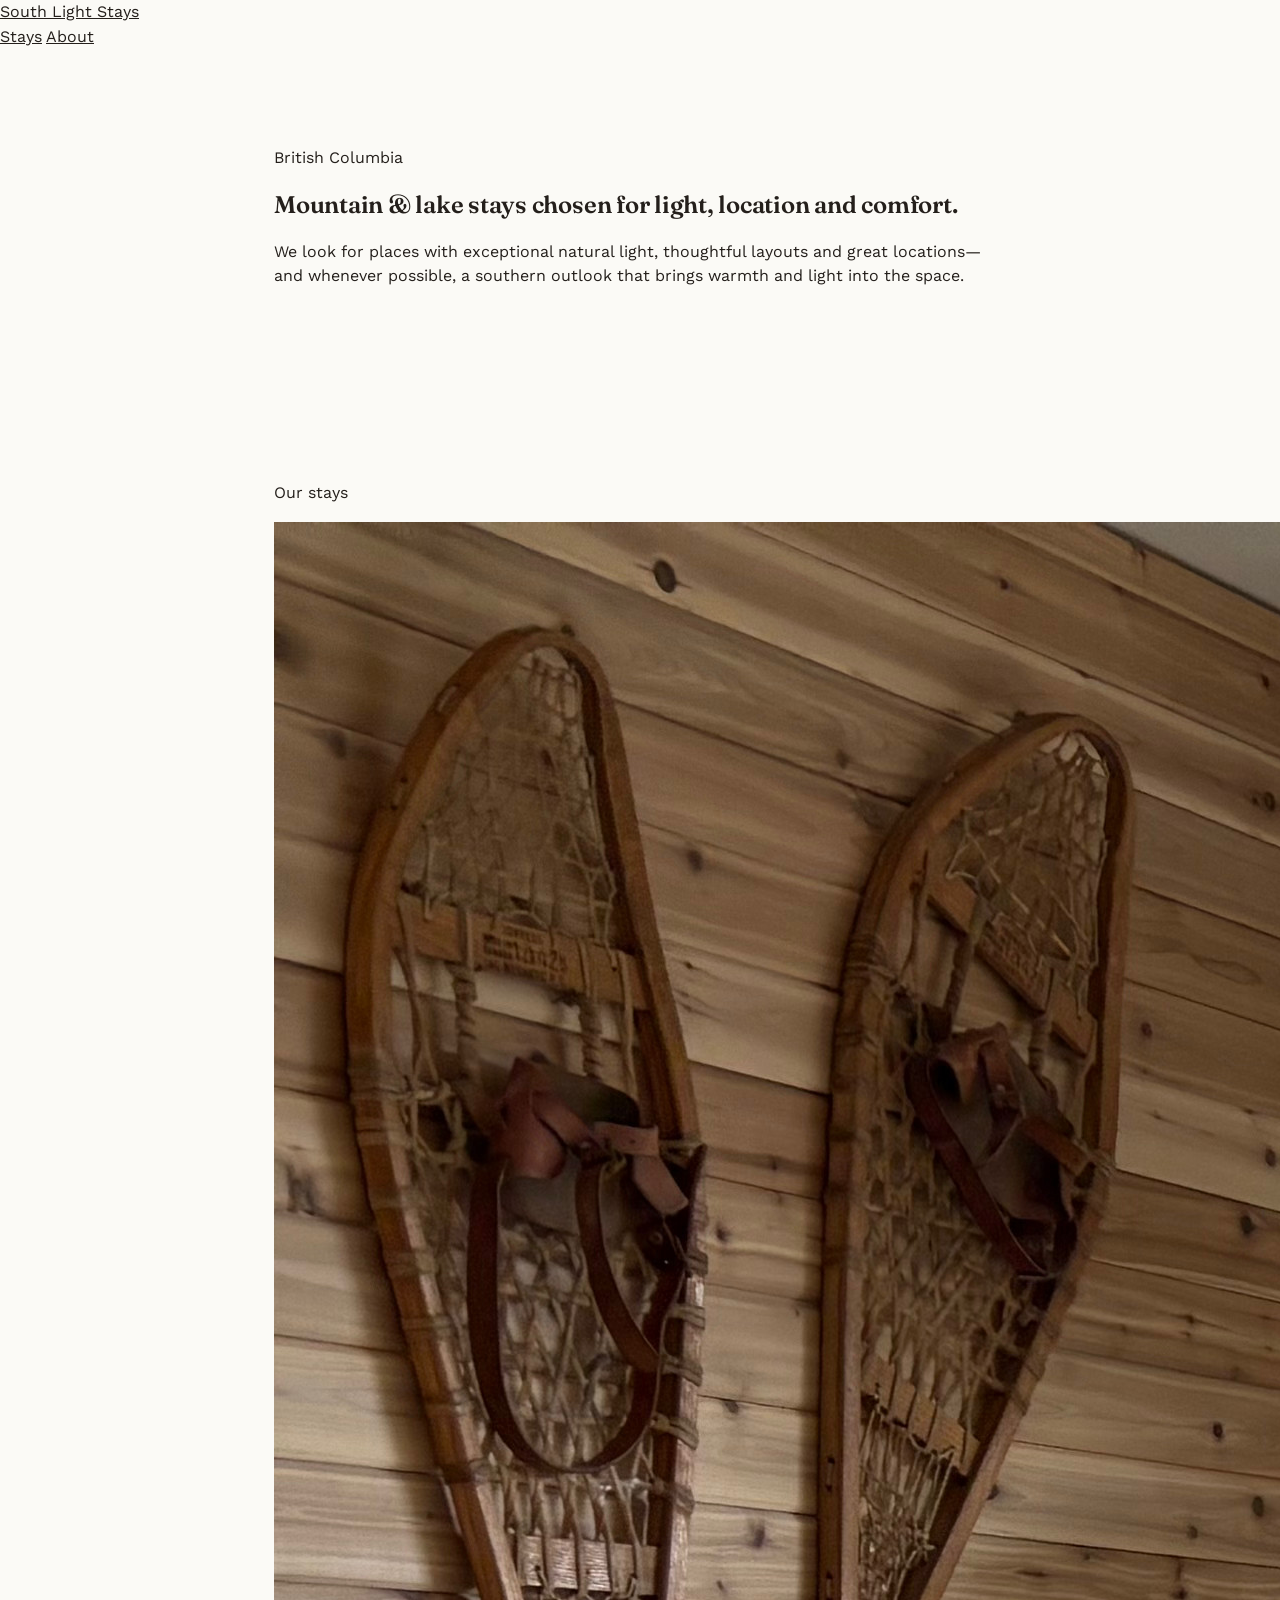
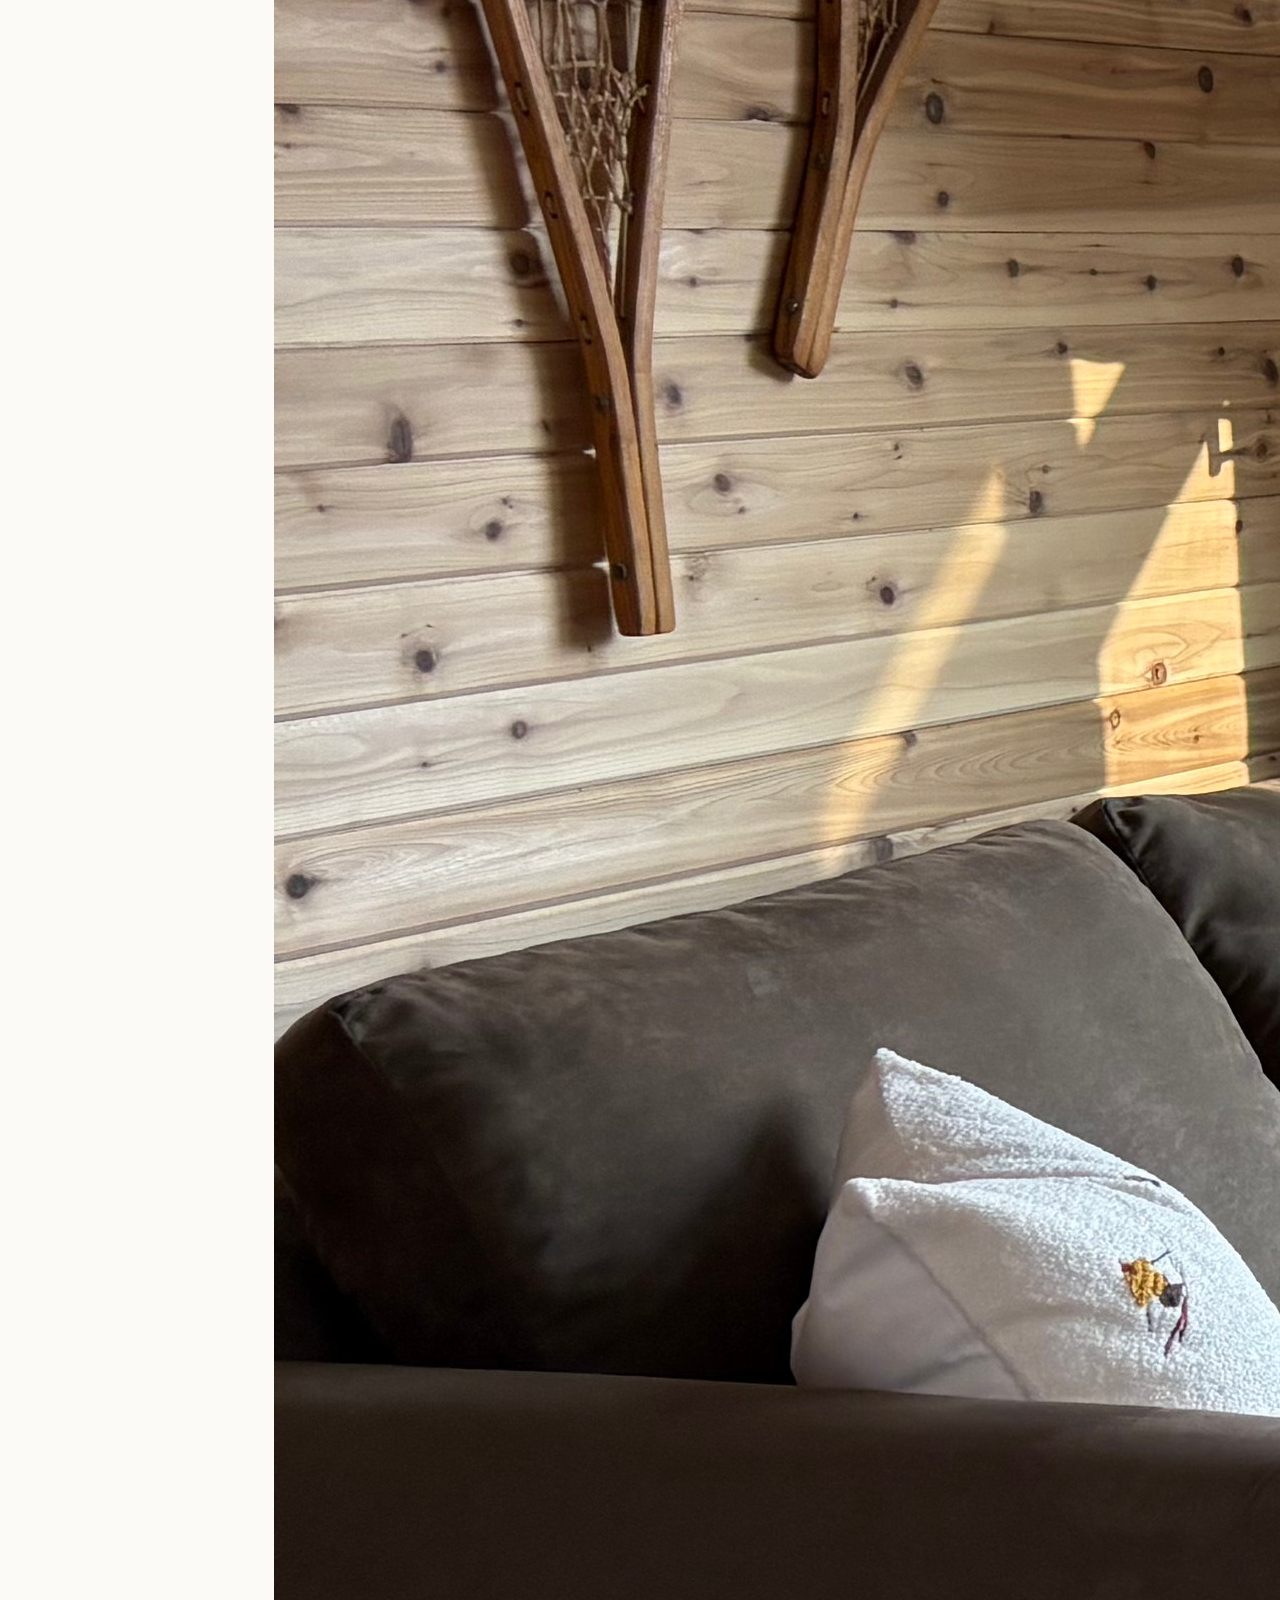
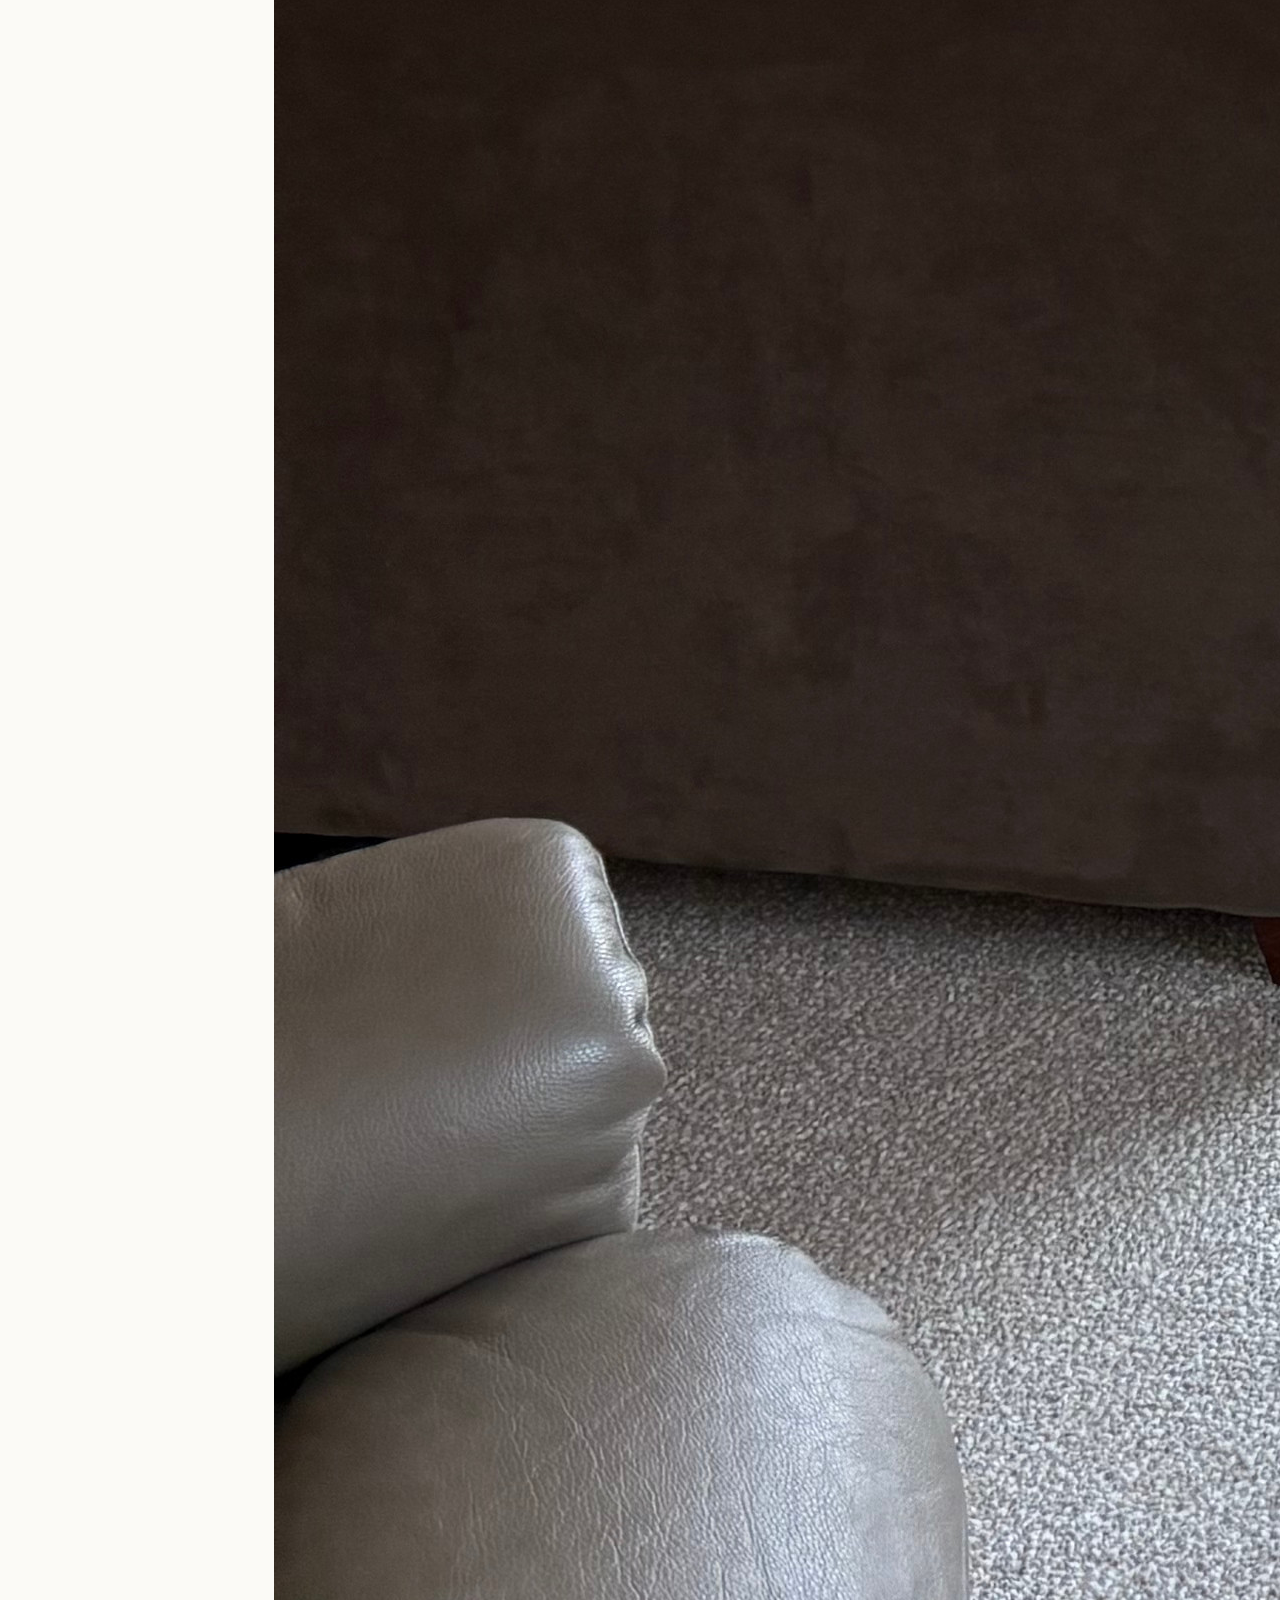
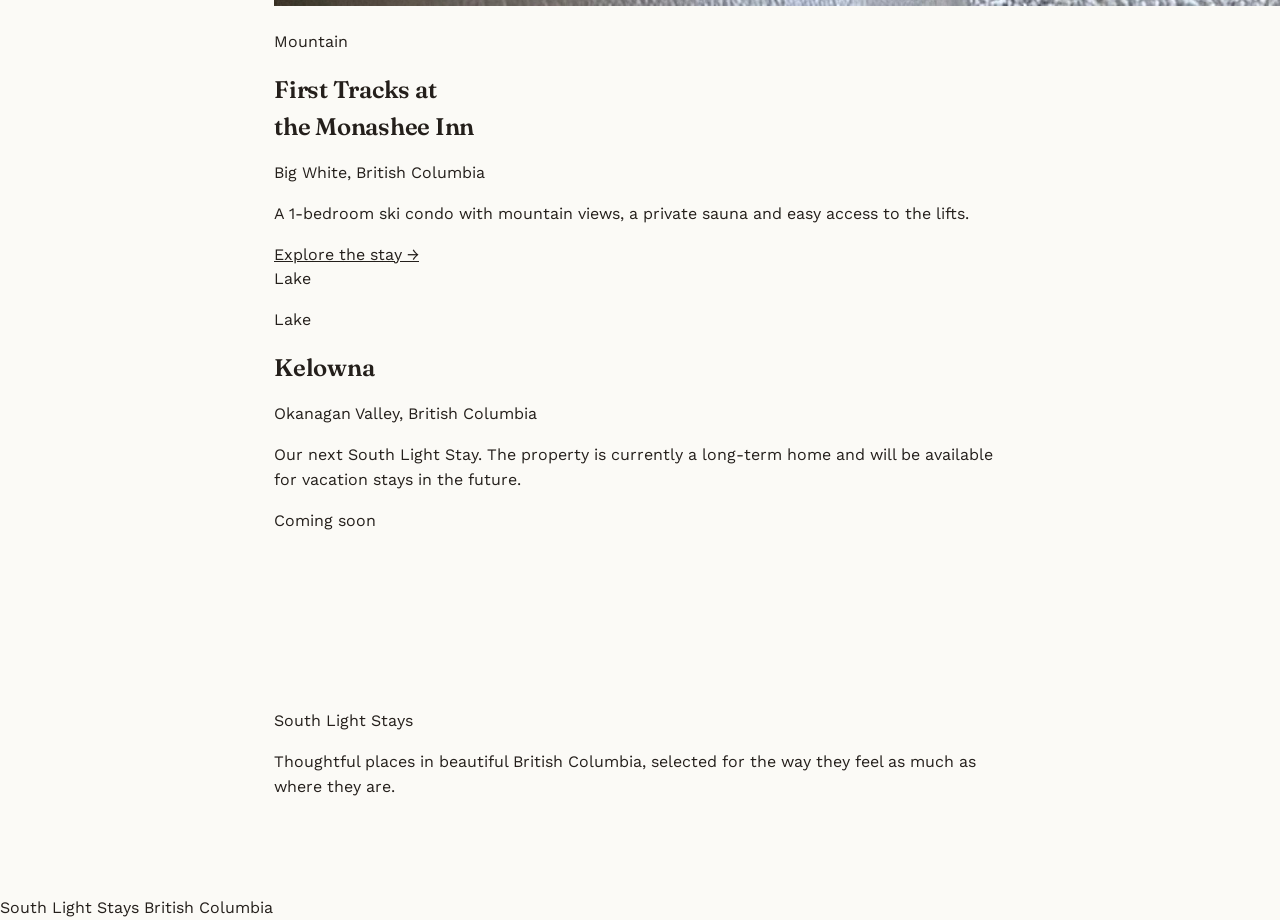
==== commit dfb2cdc0: "Refactor index.html structure and update classes" ====
--- a/index.html
+++ b/index.html
@@ -6,30 +6,36 @@
 
 <title>South Light Stays | Mountain & Lake Vacation Rentals</title>
 
-<meta name="description" content="South Light Stays offers mountain and lake stays chosen for light, location and comfort." />
+<meta
+  name="description"
+  content="South Light Stays offers mountain and lake stays chosen for light, location and comfort."
+/>
 
 <link rel="preconnect" href="https://fonts.googleapis.com">
 <link rel="preconnect" href="https://fonts.gstatic.com" crossorigin>
-<link href="https://fonts.googleapis.com/css2?family=Fraunces:opsz,wght@9..144,400;9..144,600;9..144,700&family=Work+Sans:wght@400;500;600&family=IBM+Plex+Mono:wght@500&display=swap" rel="stylesheet">
+
+<link
+  href="https://fonts.googleapis.com/css2?family=Fraunces:opsz,wght@9..144,400;9..144,500;9..144,600&family=Work+Sans:wght@400;500;600&family=IBM+Plex+Mono:wght@500&display=swap"
+  rel="stylesheet"
+>
 
 <link rel="stylesheet" href="assets/styles.css" />
 </head>
 
-<body>
-
-<header class="brand-hero">
-
-  <div class="brand-hero__content">
-
-    <p class="brand-hero__name">South Light Stays</p>
-
-    <h1 class="brand-hero__tagline">
-      Mountain &amp; lake stays chosen for light, location and comfort.
-    </h1>
-
-    <p class="brand-hero__intro">
-      We look for places with exceptional natural light, thoughtful layouts and great locations—and whenever possible, a southern outlook that brings warmth and light into the space.
-    </p>
+<body class="brand-home">
+
+<header class="brand-header">
+
+  <div class="brand-header__inner">
+
+    <a class="brand-logo" href="index.html">
+      South Light Stays
+    </a>
+
+    <nav class="brand-nav">
+      <a href="#stays">Stays</a>
+      <a href="#about">About</a>
+    </nav>
 
   </div>
 
@@ -38,69 +44,147 @@
 
 <main>
 
-  <section class="properties">
-
-    <div class="property-grid">
-
-      <article class="property-card property-card--mountain">
-
-        <div class="property-card__image">
-          <img
-            src="assets/photos/monashee_living2.jpg"
-            alt="Living room at First Tracks at the Monashee Inn"
-          >
-        </div>
-
-        <div class="property-card__content">
-
-          <p class="property-card__eyebrow">Mountain</p>
-
-          <h2>First Tracks at the Monashee Inn</h2>
-
-          <p class="property-card__location">
-            Big White, BC
-          </p>
+  <!-- INTRO -->
+
+  <section class="brand-intro">
+
+    <div class="brand-intro__inner">
+
+      <p class="brand-kicker">British Columbia</p>
+
+      <h1>
+        Mountain &amp; lake stays chosen for light, location and comfort.
+      </h1>
+
+      <p class="brand-intro__text">
+        We look for places with exceptional natural light, thoughtful layouts
+        and great locations—and whenever possible, a southern outlook that
+        brings warmth and light into the space.
+      </p>
+
+    </div>
+
+  </section>
+
+
+  <!-- STAYS -->
+
+  <section class="stays" id="stays">
+
+    <div class="section-heading">
+      <p class="brand-kicker">Our stays</p>
+    </div>
+
+
+    <!-- MOUNTAIN -->
+
+    <article class="stay-feature">
+
+      <a href="mountain.html" class="stay-feature__image">
+
+        <img
+          src="assets/photos/monashee_living2.jpg"
+          alt="Living room at First Tracks at the Monashee Inn"
+        >
+
+      </a>
+
+      <div class="stay-feature__details">
+
+        <div>
+
+          <p class="stay-feature__type">
+            Mountain
+          </p>
+
+          <h2>
+            First Tracks at<br>
+            the Monashee Inn
+          </h2>
+
+          <p class="stay-feature__location">
+            Big White, British Columbia
+          </p>
+
+        </div>
+
+        <div class="stay-feature__description">
 
           <p>
-            A 1-bedroom ski condo with mountain views, a private sauna and easy access to the lifts.
-          </p>
-
-          <a class="property-card__link" href="mountain.html">
-            Explore the stay →
+            A 1-bedroom ski condo with mountain views, a private sauna
+            and easy access to the lifts.
+          </p>
+
+          <a href="mountain.html" class="text-link">
+            Explore the stay <span>→</span>
           </a>
 
         </div>
 
-      </article>
-
-
-      <article class="property-card property-card--lake">
-
-        <div class="property-card__placeholder">
-          <span>Lake</span>
-        </div>
-
-        <div class="property-card__content">
-
-          <p class="property-card__eyebrow">Lake</p>
-
-          <h2>Kelowna</h2>
-
-          <p class="property-card__location">
-            Kelowna, BC
-          </p>
+      </div>
+
+    </article>
+
+
+    <!-- LAKE -->
+
+    <article class="stay-feature stay-feature--lake">
+
+      <div class="stay-feature__image stay-feature__image--placeholder">
+        <span>Lake</span>
+      </div>
+
+      <div class="stay-feature__details">
+
+        <div>
+
+          <p class="stay-feature__type">
+            Lake
+          </p>
+
+          <h2>
+            Kelowna
+          </h2>
+
+          <p class="stay-feature__location">
+            Okanagan Valley, British Columbia
+          </p>
+
+        </div>
+
+        <div class="stay-feature__description">
 
           <p>
-            Our next South Light Stay. The property is currently a long-term home and will be available for vacation stays in the future.
-          </p>
-
-          <span class="property-card__coming">
+            Our next South Light Stay. The property is currently a
+            long-term home and will be available for vacation stays
+            in the future.
+          </p>
+
+          <span class="coming-soon">
             Coming soon
           </span>
 
         </div>
 
-      </article>
+      </div>
+
+    </article>
+
+  </section>
+
+
+  <!-- ABOUT -->
+
+  <section class="brand-about" id="about">
+
+    <div class="brand-about__inner">
+
+      <p class="brand-kicker">South Light Stays</p>
+
+      <p class="brand-about__statement">
+        Thoughtful places in beautiful British Columbia, selected for
+        the way they feel as much as where they are.
+      </p>
 
     </div>
 
@@ -109,8 +193,16 @@
 </main>
 
 
-<footer class="footer">
-  <p>South Light Stays · British Columbia</p>
+<footer class="brand-footer">
+
+  <div class="brand-footer__inner">
+
+    <span>South Light Stays</span>
+
+    <span>British Columbia</span>
+
+  </div>
+
 </footer>
 
 </body>
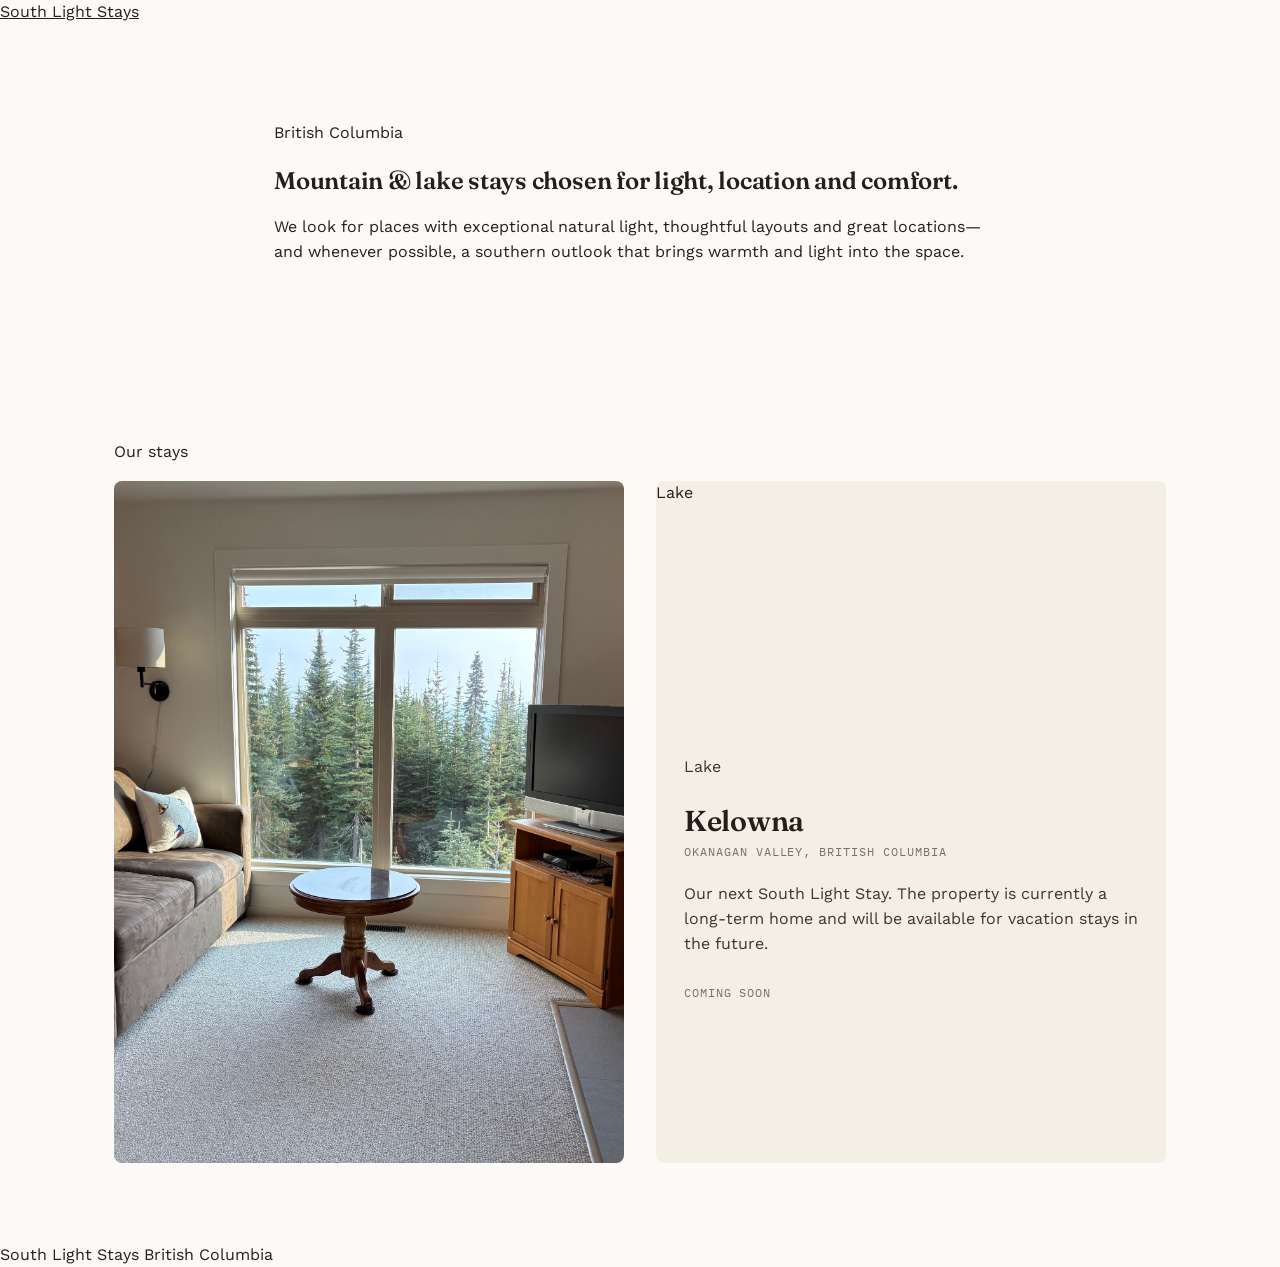
==== commit 5c1634b5: "Refactor HTML structure and update class names Updated HTML structure and class names for better cla" ====
--- a/index.html
+++ b/index.html
@@ -28,14 +28,9 @@
 
   <div class="brand-header__inner">
 
-    <a class="brand-logo" href="index.html">
+    <a href="index.html" class="brand-logo">
       South Light Stays
     </a>
-
-    <nav class="brand-nav">
-      <a href="#stays">Stays</a>
-      <a href="#about">About</a>
-    </nav>
 
   </div>
 
@@ -44,13 +39,15 @@
 
 <main>
 
-  <!-- INTRO -->
+  <!-- INTRODUCTION -->
 
   <section class="brand-intro">
 
     <div class="brand-intro__inner">
 
-      <p class="brand-kicker">British Columbia</p>
+      <p class="brand-kicker">
+        British Columbia
+      </p>
 
       <h1>
         Mountain &amp; lake stays chosen for light, location and comfort.
@@ -67,78 +64,74 @@
   </section>
 
 
-  <!-- STAYS -->
+  <!-- PROPERTIES -->
 
-  <section class="stays" id="stays">
+  <section class="properties" id="stays">
 
-    <div class="section-heading">
+    <div class="properties__heading">
       <p class="brand-kicker">Our stays</p>
     </div>
 
 
-    <!-- MOUNTAIN -->
+    <div class="property-grid">
 
-    <article class="stay-feature">
 
-      <a href="mountain.html" class="stay-feature__image">
+      <!-- MOUNTAIN -->
 
-        <img
-          src="assets/photos/monashee_living2.jpg"
-          alt="Living room at First Tracks at the Monashee Inn"
+      <article class="property-card">
+
+        <a
+          href="mountain.html"
+          class="property-card__image"
         >
+          <img
+            src="assets/photos/monashee_living2.jpg"
+            alt="Living room at First Tracks at the Monashee Inn"
+          >
+        </a>
 
-      </a>
+        <div class="property-card__content">
 
-      <div class="stay-feature__details">
-
-        <div>
-
-          <p class="stay-feature__type">
+          <p class="property-card__type">
             Mountain
           </p>
 
           <h2>
-            First Tracks at<br>
-            the Monashee Inn
+            First Tracks at the Monashee Inn
           </h2>
 
-          <p class="stay-feature__location">
+          <p class="property-card__location">
             Big White, British Columbia
           </p>
 
-        </div>
-
-        <div class="stay-feature__description">
-
-          <p>
+          <p class="property-card__description">
             A 1-bedroom ski condo with mountain views, a private sauna
             and easy access to the lifts.
           </p>
 
-          <a href="mountain.html" class="text-link">
+          <a
+            href="mountain.html"
+            class="property-card__link"
+          >
             Explore the stay <span>→</span>
           </a>
 
         </div>
 
-      </div>
-
-    </article>
+      </article>
 
 
-    <!-- LAKE -->
+      <!-- LAKE -->
 
-    <article class="stay-feature stay-feature--lake">
+      <article class="property-card">
 
-      <div class="stay-feature__image stay-feature__image--placeholder">
-        <span>Lake</span>
-      </div>
+        <div class="property-card__image property-card__image--lake">
+          <span>Lake</span>
+        </div>
 
-      <div class="stay-feature__details">
+        <div class="property-card__content">
 
-        <div>
-
-          <p class="stay-feature__type">
+          <p class="property-card__type">
             Lake
           </p>
 
@@ -146,45 +139,24 @@
             Kelowna
           </h2>
 
-          <p class="stay-feature__location">
+          <p class="property-card__location">
             Okanagan Valley, British Columbia
           </p>
 
-        </div>
-
-        <div class="stay-feature__description">
-
-          <p>
+          <p class="property-card__description">
             Our next South Light Stay. The property is currently a
             long-term home and will be available for vacation stays
             in the future.
           </p>
 
-          <span class="coming-soon">
+          <span class="property-card__coming">
             Coming soon
           </span>
 
         </div>
 
-      </div>
+      </article>
 
-    </article>
-
-  </section>
-
-
-  <!-- ABOUT -->
-
-  <section class="brand-about" id="about">
-
-    <div class="brand-about__inner">
-
-      <p class="brand-kicker">South Light Stays</p>
-
-      <p class="brand-about__statement">
-        Thoughtful places in beautiful British Columbia, selected for
-        the way they feel as much as where they are.
-      </p>
 
     </div>
 
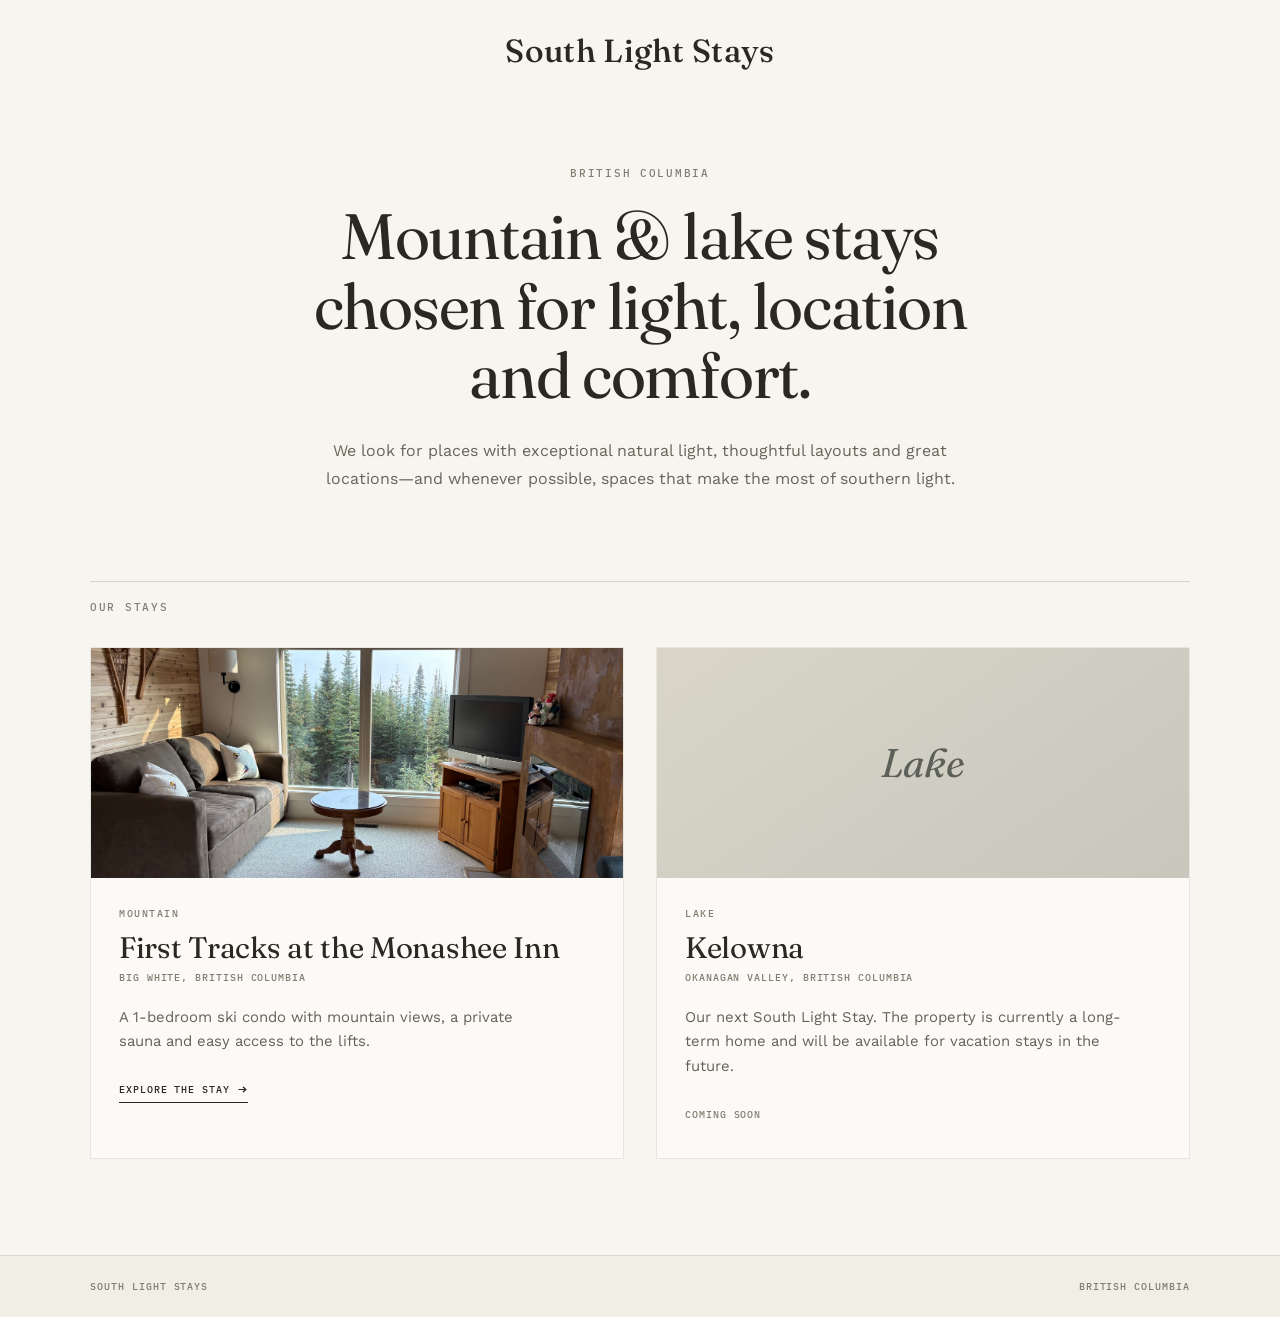
==== commit c3a8469c: "Refine brand intro text for clarity" ====
--- a/index.html
+++ b/index.html
@@ -54,9 +54,7 @@
       </h1>
 
       <p class="brand-intro__text">
-        We look for places with exceptional natural light, thoughtful layouts
-        and great locations—and whenever possible, a southern outlook that
-        brings warmth and light into the space.
+        We look for places with exceptional natural light, thoughtful layouts and great locations—and whenever possible, spaces that make the most of southern light.
       </p>
 
     </div>
--- a/assets/styles.css
+++ b/assets/styles.css
@@ -1,6 +1,7 @@
 /* ---------------------------------------------------
    Design tokens
 --------------------------------------------------- */
+
 :root {
   --pine-950: #14261D;
   --pine-800: #1F3A2E;
@@ -23,7 +24,14 @@
   --radius: 4px;
 }
 
-* { box-sizing: border-box; }
+
+/* ---------------------------------------------------
+   Global
+--------------------------------------------------- */
+
+* {
+  box-sizing: border-box;
+}
 
 html {
   scroll-behavior: smooth;
@@ -37,14 +45,18 @@
   line-height: 1.55;
 }
 
-h1, h2, h3 {
+h1,
+h2,
+h3 {
   font-family: var(--font-display);
   font-weight: 600;
   letter-spacing: -0.01em;
   margin: 0;
 }
 
-a { color: inherit; }
+a {
+  color: inherit;
+}
 
 section {
   max-width: 780px;
@@ -58,12 +70,24 @@
   margin-bottom: 2rem;
 }
 
+
+/* ===================================================
+   FIRST TRACKS / MOUNTAIN PROPERTY PAGE
+   =================================================== */
+
+
 /* ---------------------------------------------------
    Hero
 --------------------------------------------------- */
+
 .hero {
   position: relative;
-  background: linear-gradient(180deg, var(--pine-950) 0%, var(--pine-800) 65%, var(--pine-700) 100%);
+  background: linear-gradient(
+    180deg,
+    var(--pine-950) 0%,
+    var(--pine-800) 65%,
+    var(--pine-700) 100%
+  );
   color: var(--snow-050);
   overflow: hidden;
   padding-bottom: 6rem;
@@ -110,7 +134,9 @@
   border: 1px solid rgba(251, 250, 246, 0.4);
   padding: 0.5rem 0.9rem;
   border-radius: var(--radius);
-  transition: border-color 0.2s ease, background 0.2s ease;
+  transition:
+    border-color 0.2s ease,
+    background 0.2s ease;
 }
 
 .nav__cta:hover {
@@ -178,9 +204,11 @@
   border: 1px solid rgba(251, 250, 246, 0.4);
 }
 
+
 /* ---------------------------------------------------
    Buttons
 --------------------------------------------------- */
+
 .button {
   display: inline-block;
   font-family: var(--font-mono);
@@ -192,7 +220,9 @@
   background: var(--amber-500);
   padding: 0.9rem 1.6rem;
   border-radius: var(--radius);
-  transition: background 0.2s ease, transform 0.15s ease;
+  transition:
+    background 0.2s ease,
+    transform 0.15s ease;
 }
 
 .button:hover {
@@ -200,9 +230,11 @@
   transform: translateY(-1px);
 }
 
+
 /* ---------------------------------------------------
    Gallery
 --------------------------------------------------- */
+
 .gallery {
   padding-top: 3rem;
   padding-bottom: 3rem;
@@ -230,9 +262,11 @@
   margin-top: 0.75rem;
 }
 
+
 /* ---------------------------------------------------
    Story
 --------------------------------------------------- */
+
 .story {
   display: block;
 }
@@ -253,9 +287,11 @@
   color: #3A362F;
 }
 
-/* ---------------------------------------------------
-   Amenities — ski run difficulty marks
---------------------------------------------------- */
+
+/* ---------------------------------------------------
+   Amenities
+--------------------------------------------------- */
+
 .amenities h2 {
   font-size: 1.9rem;
   margin-bottom: 0.5rem;
@@ -296,14 +332,21 @@
 
 .run-mark--black {
   background: var(--run-black);
-  clip-path: polygon(50% 0%, 100% 50%, 50% 100%, 0% 50%);
+  clip-path: polygon(
+    50% 0%,
+    100% 50%,
+    50% 100%,
+    0% 50%
+  );
   width: 16px;
   height: 16px;
 }
 
+
 /* ---------------------------------------------------
    Sleeping arrangements
 --------------------------------------------------- */
+
 .sleep h2 {
   font-size: 1.9rem;
   margin-bottom: 1.5rem;
@@ -336,9 +379,11 @@
   margin: 0;
 }
 
+
 /* ---------------------------------------------------
    Availability calendar
 --------------------------------------------------- */
+
 .availability h2 {
   font-size: 1.9rem;
   margin-bottom: 0.5rem;
@@ -430,8 +475,14 @@
   vertical-align: middle;
 }
 
-.dot--free { background: var(--snow-050); border: 1px solid #D8D3C6; }
-.dot--busy { background: var(--pine-800); }
+.dot--free {
+  background: var(--snow-050);
+  border: 1px solid #D8D3C6;
+}
+
+.dot--busy {
+  background: var(--pine-800);
+}
 
 .calendar__updated {
   font-family: var(--font-mono);
@@ -440,9 +491,11 @@
   margin-top: 0.75rem;
 }
 
+
 /* ---------------------------------------------------
    How to book
 --------------------------------------------------- */
+
 .how h2 {
   font-size: 1.9rem;
   margin-bottom: 1.5rem;
@@ -469,9 +522,11 @@
   font-size: 0.85rem;
 }
 
-/* ---------------------------------------------------
-   Footer
---------------------------------------------------- */
+
+/* ---------------------------------------------------
+   Property-page footer
+--------------------------------------------------- */
+
 .footer {
   text-align: center;
   padding: 3rem 1.5rem 4rem;
@@ -485,256 +540,545 @@
   margin-top: 0.35rem;
 }
 
-/* ---------------------------------------------------
-   Responsive
---------------------------------------------------- */
-@media (max-width: 640px) {
-  .amenity-grid { grid-template-columns: 1fr; }
-  .gallery__grid { grid-template-columns: 1fr; }
-  .sleep-grid { grid-template-columns: 1fr; }
-}
-/* ---------------------------------------------------
-   South Light Stays brand homepage
---------------------------------------------------- */
-
-.brand-hero {
-  position: relative;
-  background: linear-gradient(
-    180deg,
-    var(--pine-950) 0%,
-    var(--pine-800) 65%,
-    var(--pine-700) 100%
-  );
-  color: var(--snow-050);
+
+/* ===================================================
+   SOUTH LIGHT STAYS — HOMEPAGE
+   =================================================== */
+
+
+/* ---------------------------------------------------
+   Homepage base
+--------------------------------------------------- */
+
+body.brand-home {
+  margin: 0;
+  padding: 0;
+
+  background: #f7f5ef;
+  color: #292821;
+}
+
+
+/* ---------------------------------------------------
+   Header
+--------------------------------------------------- */
+
+body.brand-home .brand-header {
+  width: 100%;
+  margin: 0;
+  padding: 0;
+
+  background: #f7f5ef;
+  border: 0;
+}
+
+body.brand-home .brand-header__inner {
+  width: calc(100% - 4rem);
+  max-width: 1100px;
+
+  margin: 0 auto;
+  padding: 2rem 0 1rem;
+
+  display: flex;
+  align-items: center;
+  justify-content: center;
+
+  box-sizing: border-box;
+}
+
+body.brand-home .brand-logo {
+  display: inline-block;
+
+  margin: 0;
+  padding: 0;
+
+  font-family: var(--font-display);
+  font-size: 2rem;
+  font-weight: 500;
+  line-height: 1.2;
+  letter-spacing: 0.01em;
+
+  color: #292821;
+  text-decoration: none;
+}
+
+
+/* ---------------------------------------------------
+   Introduction
+--------------------------------------------------- */
+
+body.brand-home .brand-intro {
+  width: calc(100% - 4rem);
+  max-width: 1100px;
+
+  margin: 0 auto;
+  padding: 5rem 0 5.5rem;
+
+  text-align: center;
+  box-sizing: border-box;
+}
+
+body.brand-home .brand-intro__inner {
+  max-width: 760px;
+  margin: 0 auto;
+  padding: 0;
+}
+
+body.brand-home .brand-kicker {
+  margin: 0 0 1.25rem;
+  padding: 0;
+
+  font-family: var(--font-mono);
+  font-size: 0.67rem;
+  font-weight: 500;
+  line-height: 1.4;
+  text-transform: uppercase;
+  letter-spacing: 0.16em;
+
+  color: #817d70;
+}
+
+body.brand-home .brand-intro h1 {
+  max-width: 720px;
+
+  margin: 0 auto 1.75rem;
+  padding: 0;
+
+  font-family: var(--font-display);
+  font-size: clamp(2.5rem, 5vw, 4rem);
+  font-weight: 400;
+  line-height: 1.08;
+  letter-spacing: -0.02em;
+
+  color: #292821;
+}
+
+body.brand-home .brand-intro__text {
+  max-width: 650px;
+
+  margin: 0 auto;
+  padding: 0;
+
+  font-family: var(--font-body);
+  font-size: 1rem;
+  line-height: 1.75;
+
+  color: #686459;
+}
+
+
+/* ---------------------------------------------------
+   Properties section
+--------------------------------------------------- */
+
+body.brand-home .properties {
+  width: calc(100% - 4rem);
+  max-width: 1100px;
+
+  margin: 0 auto;
+  padding: 0 0 6rem;
+
+  box-sizing: border-box;
+}
+
+body.brand-home .properties__heading {
+  margin: 0 0 2rem;
+  padding: 1.15rem 0 0;
+
+  border-top: 1px solid rgba(41, 40, 33, 0.16);
+}
+
+body.brand-home .properties__heading .brand-kicker {
+  margin: 0;
+}
+
+
+/* ---------------------------------------------------
+   Property grid
+--------------------------------------------------- */
+
+body.brand-home .property-grid {
+  width: 100%;
+
+  margin: 0;
+  padding: 0;
+
+  display: grid;
+  grid-template-columns: repeat(2, minmax(0, 1fr));
+  gap: 2rem;
+
+  box-sizing: border-box;
+}
+
+
+/* ---------------------------------------------------
+   Property cards
+--------------------------------------------------- */
+
+body.brand-home .property-card {
+  min-width: 0;
+
+  margin: 0;
+  padding: 0;
+
+  background: #fbfaf6;
+
+  border: 1px solid rgba(41, 40, 33, 0.1);
+  border-radius: 0;
+
   overflow: hidden;
-  padding: 6rem 1.5rem 7rem;
-}
-
-.brand-hero .hero__contour {
-  position: absolute;
-  inset: 0;
+
+  box-sizing: border-box;
+}
+
+
+/* ---------------------------------------------------
+   Property images
+--------------------------------------------------- */
+
+body.brand-home .property-card__image {
+  display: block;
+
+  width: 100%;
+  height: 230px;
+
+  margin: 0;
+  padding: 0;
+
+  overflow: hidden;
+
+  background: #ddd9ce;
+  box-sizing: border-box;
+}
+
+body.brand-home .property-card__image img {
+  display: block;
+
   width: 100%;
   height: 100%;
-  opacity: 0.35;
-}
-
-.brand-hero__content {
-  position: relative;
-  z-index: 2;
-  max-width: 780px;
-  margin: 0 auto;
-}
-
-.brand-hero__name {
-  font-family: var(--font-mono);
-  text-transform: uppercase;
-  letter-spacing: 0.14em;
-  font-size: 0.78rem;
-  color: var(--amber-300);
-  margin: 0 0 2.5rem;
-}
-
-.brand-hero__tagline {
-  max-width: 720px;
-  font-size: clamp(2.5rem, 6vw, 4.6rem);
-  line-height: 1.05;
-  margin-bottom: 2rem;
-  font-weight: 600;
-}
-
-.brand-hero__intro {
-  max-width: 650px;
-  font-size: 1.08rem;
-  line-height: 1.7;
-  color: rgba(251, 250, 246, 0.86);
-  margin: 0;
-}
-
-
-/* ---------------------------------------------------
-   Property cards
---------------------------------------------------- */
-
-.properties {
-  max-width: 1100px;
-  padding-top: 5rem;
-  padding-bottom: 6rem;
-}
-
-.property-grid {
-  display: grid;
-  grid-template-columns: repeat(2, 1fr);
-  gap: 2rem;
-}
-
-.property-card {
-  background: var(--snow-100);
-  border-radius: 8px;
-  overflow: hidden;
-}
-
-.property-card__image,
-.property-card__placeholder {
-  height: 300px;
-  overflow: hidden;
-}
-
-.property-card__image img {
-  width: 100%;
-  height: 100%;
+
+  margin: 0;
+  padding: 0;
+
   object-fit: cover;
-  display: block;
-}
-
-.property-card__placeholder {
+
+  transition: transform 500ms ease;
+}
+
+body.brand-home .property-card__image:hover img {
+  transform: scale(1.025);
+}
+
+
+/* ---------------------------------------------------
+   Lake placeholder
+--------------------------------------------------- */
+
+body.brand-home .property-card__image--lake {
+  display: flex;
+
+  align-items: center;
+  justify-content: center;
+
   background:
     linear-gradient(
       145deg,
-      var(--pine-800),
-      var(--pine-700)
+      #d9d5c9 0%,
+      #c8c7bc 100%
     );
+}
+
+body.brand-home .property-card__image--lake span {
+  margin: 0;
+  padding: 0;
+
+  font-family: var(--font-display);
+  font-size: 2.5rem;
+  font-style: italic;
+  font-weight: 400;
+
+  color: #5c6059;
+}
+
+
+/* ---------------------------------------------------
+   Property content
+--------------------------------------------------- */
+
+body.brand-home .property-card__content {
+  margin: 0;
+  padding: 1.75rem 1.75rem 2rem;
+
+  box-sizing: border-box;
+}
+
+body.brand-home .property-card__type {
+  margin: 0 0 0.65rem;
+  padding: 0;
+
+  font-family: var(--font-mono);
+  font-size: 0.65rem;
+  font-weight: 500;
+  line-height: 1.4;
+  text-transform: uppercase;
+  letter-spacing: 0.15em;
+
+  color: #817d70;
+}
+
+body.brand-home .property-card h2 {
+  margin: 0 0 0.45rem;
+  padding: 0;
+
+  font-family: var(--font-display);
+  font-size: 1.85rem;
+  font-weight: 400;
+  line-height: 1.12;
+  letter-spacing: -0.01em;
+
+  color: #292821;
+}
+
+body.brand-home .property-card__location {
+  margin: 0 0 1.2rem;
+  padding: 0;
+
+  font-family: var(--font-mono);
+  font-size: 0.64rem;
+  font-weight: 500;
+  line-height: 1.4;
+  text-transform: uppercase;
+  letter-spacing: 0.09em;
+
+  color: #817d70;
+}
+
+body.brand-home .property-card__description {
+  max-width: 440px;
+
+  margin: 0 0 1.4rem;
+  padding: 0;
+
+  font-family: var(--font-body);
+  font-size: 0.93rem;
+  line-height: 1.65;
+
+  color: #656156;
+}
+
+
+/* ---------------------------------------------------
+   Property links
+--------------------------------------------------- */
+
+body.brand-home .property-card__link {
+  display: inline-flex;
+  align-items: center;
+  gap: 0.5rem;
+
+  margin: 0;
+  padding: 0 0 0.3rem;
+
+  font-family: var(--font-mono);
+  font-size: 0.65rem;
+  font-weight: 500;
+  line-height: 1.4;
+  text-transform: uppercase;
+  letter-spacing: 0.09em;
+
+  color: #292821;
+  text-decoration: none;
+
+  border-bottom: 1px solid #292821;
+}
+
+body.brand-home .property-card__link span {
+  margin: 0;
+  padding: 0;
+
+  font-size: 0.95rem;
+  line-height: 1;
+
+  transition: transform 200ms ease;
+}
+
+body.brand-home .property-card__link:hover span {
+  transform: translateX(3px);
+}
+
+
+/* ---------------------------------------------------
+   Coming soon
+--------------------------------------------------- */
+
+body.brand-home .property-card__coming {
+  display: inline-block;
+
+  margin: 0;
+  padding: 0;
+
+  font-family: var(--font-mono);
+  font-size: 0.65rem;
+  font-weight: 500;
+  line-height: 1.4;
+  text-transform: uppercase;
+  letter-spacing: 0.09em;
+
+  color: #817d70;
+}
+
+
+/* ---------------------------------------------------
+   Homepage footer
+--------------------------------------------------- */
+
+body.brand-home .brand-footer {
+  width: 100%;
+
+  margin: 0;
+  padding: 0;
+
+  background: #f1eee6;
+
+  border-top: 1px solid rgba(41, 40, 33, 0.12);
+  box-sizing: border-box;
+}
+
+body.brand-home .brand-footer__inner {
+  width: calc(100% - 4rem);
+  max-width: 1100px;
+
+  margin: 0 auto;
+  padding: 1.5rem 0;
+
   display: flex;
   align-items: center;
-  justify-content: center;
-}
-
-.property-card__placeholder span {
+  justify-content: space-between;
+
+  box-sizing: border-box;
+
+  font-family: var(--font-mono);
+  font-size: 0.6rem;
+  font-weight: 500;
+  line-height: 1.4;
+  text-transform: uppercase;
+  letter-spacing: 0.1em;
+
+  color: #817d70;
+}
+
+
+/* ===================================================
+   RESPONSIVE
+   =================================================== */
+
+
+/* ---------------------------------------------------
+   Property page
+--------------------------------------------------- */
+
+@media (max-width: 640px) {
+
+  .amenity-grid {
+    grid-template-columns: 1fr;
+  }
+
+  .gallery__grid {
+    grid-template-columns: 1fr;
+  }
+
+  .sleep-grid {
+    grid-template-columns: 1fr;
+  }
+
+}
+
+
+/* ---------------------------------------------------
+   South Light Stays homepage — mobile
+--------------------------------------------------- */
+
+@media (max-width: 720px) {
+
+  body.brand-home .brand-header__inner {
+    width: calc(100% - 2.5rem);
+
+    padding: 1.5rem 0 0.75rem;
+  }
+
+  body.brand-home .brand-logo {
+    font-size: 1.3rem;
+  }
+
+
+  body.brand-home .brand-intro {
+    width: calc(100% - 2.5rem);
+
+    padding: 3.5rem 0 4rem;
+  }
+
+  body.brand-home .brand-intro h1 {
+    font-size: 2.7rem;
+  }
+
+  body.brand-home .brand-intro__text {
+    font-size: 0.95rem;
+  }
+
+
+  body.brand-home .properties {
+    width: calc(100% - 2.5rem);
+
+    padding-bottom: 4.5rem;
+  }
+
+
+  body.brand-home .property-grid {
+    grid-template-columns: 1fr;
+    gap: 2rem;
+  }
+
+
+  body.brand-home .property-card__image {
+    height: 220px;
+  }
+
+
+  body.brand-home .property-card__content {
+    padding: 1.5rem 1.5rem 1.75rem;
+  }
+
+
+  body.brand-home .property-card h2 {
+    font-size: 1.8rem;
+  }
+
+
+  body.brand-home .brand-footer__inner {
+    width: calc(100% - 2.5rem);
+
+/* ---------------------------------------------------
+   South Light Stays brand link on property pages
+--------------------------------------------------- */
+
+.nav__mark--link {
   font-family: var(--font-display);
-  font-size: 3rem;
+  font-size: 1.15rem;
+  font-weight: 500;
+  line-height: 1.2;
+  letter-spacing: 0.01em;
+
   color: var(--snow-050);
-  font-style: italic;
-}
-
-.property-card__content {
-  padding: 2rem;
-}
-
-.property-card__eyebrow {
-  font-family: var(--font-mono);
-  font-size: 0.72rem;
-  text-transform: uppercase;
-  letter-spacing: 0.12em;
-  color: var(--amber-500);
-  margin: 0 0 0.6rem;
-}
-
-.property-card h2 {
-  font-size: 1.8rem;
-  line-height: 1.15;
-  margin-bottom: 0.4rem;
-}
-
-.property-card__location {
-  font-family: var(--font-mono);
-  font-size: 0.75rem;
-  text-transform: uppercase;
-  letter-spacing: 0.08em;
-  color: #777267;
-  margin: 0 0 1.25rem;
-}
-
-.property-card__content > p:not(.property-card__eyebrow):not(.property-card__location) {
-  color: #3A362F;
-  margin-bottom: 1.5rem;
-}
-
-.property-card__link {
-  display: inline-block;
-  font-family: var(--font-mono);
-  font-size: 0.78rem;
-  text-transform: uppercase;
-  letter-spacing: 0.06em;
-  color: var(--pine-800);
   text-decoration: none;
-  border-bottom: 1px solid var(--pine-800);
-  padding-bottom: 0.2rem;
-}
-
-.property-card__link:hover {
-  color: var(--amber-500);
-  border-color: var(--amber-500);
-}
-
-.property-card__coming {
-  display: inline-block;
-  font-family: var(--font-mono);
-  font-size: 0.72rem;
-  text-transform: uppercase;
-  letter-spacing: 0.08em;
-  color: #777267;
-}
-
-
-/* ---------------------------------------------------
-   Property-page navigation
---------------------------------------------------- */
-
-.nav__mark--link {
-  text-decoration: none;
+
+  transition: color 0.2s ease;
 }
 
 .nav__mark--link:hover {
   color: var(--amber-300);
 }
 
-
-/* ---------------------------------------------------
-   Responsive
---------------------------------------------------- */
-
-@media (max-width: 720px) {
-
-  .brand-hero {
-    padding-top: 4.5rem;
-    padding-bottom: 5rem;
-  }
-
-  .brand-hero__name {
-    margin-bottom: 1.75rem;
-  }
-
-  .property-grid {
-    grid-template-columns: 1fr;
-  }
-
-  .property-card__image,
-  .property-card__placeholder {
-    height: 240px;
-  }
-
-}
-/* South Light Stays homepage refinements */
-
-.brand-hero {
-  padding: 4.5rem 1.5rem 5rem;
-}
-
-.brand-hero__tagline {
-  font-size: clamp(2.3rem, 5vw, 3.8rem);
-}
-
-.properties {
-  padding-top: 4rem;
-  padding-bottom: 5rem;
-}
-
-.property-card__image,
-.property-card__placeholder {
-  height: 230px;
-}
-
-.property-card__content {
-  padding: 1.75rem;
-}
-
-@media (max-width: 720px) {
-  .brand-hero {
-    padding-top: 3.5rem;
-    padding-bottom: 4rem;
-  }
-
-  .property-card__image,
-  .property-card__placeholder {
-    height: 220px;
-  }
-}
+    padding: 1.25rem 0;
+  }
+
+}
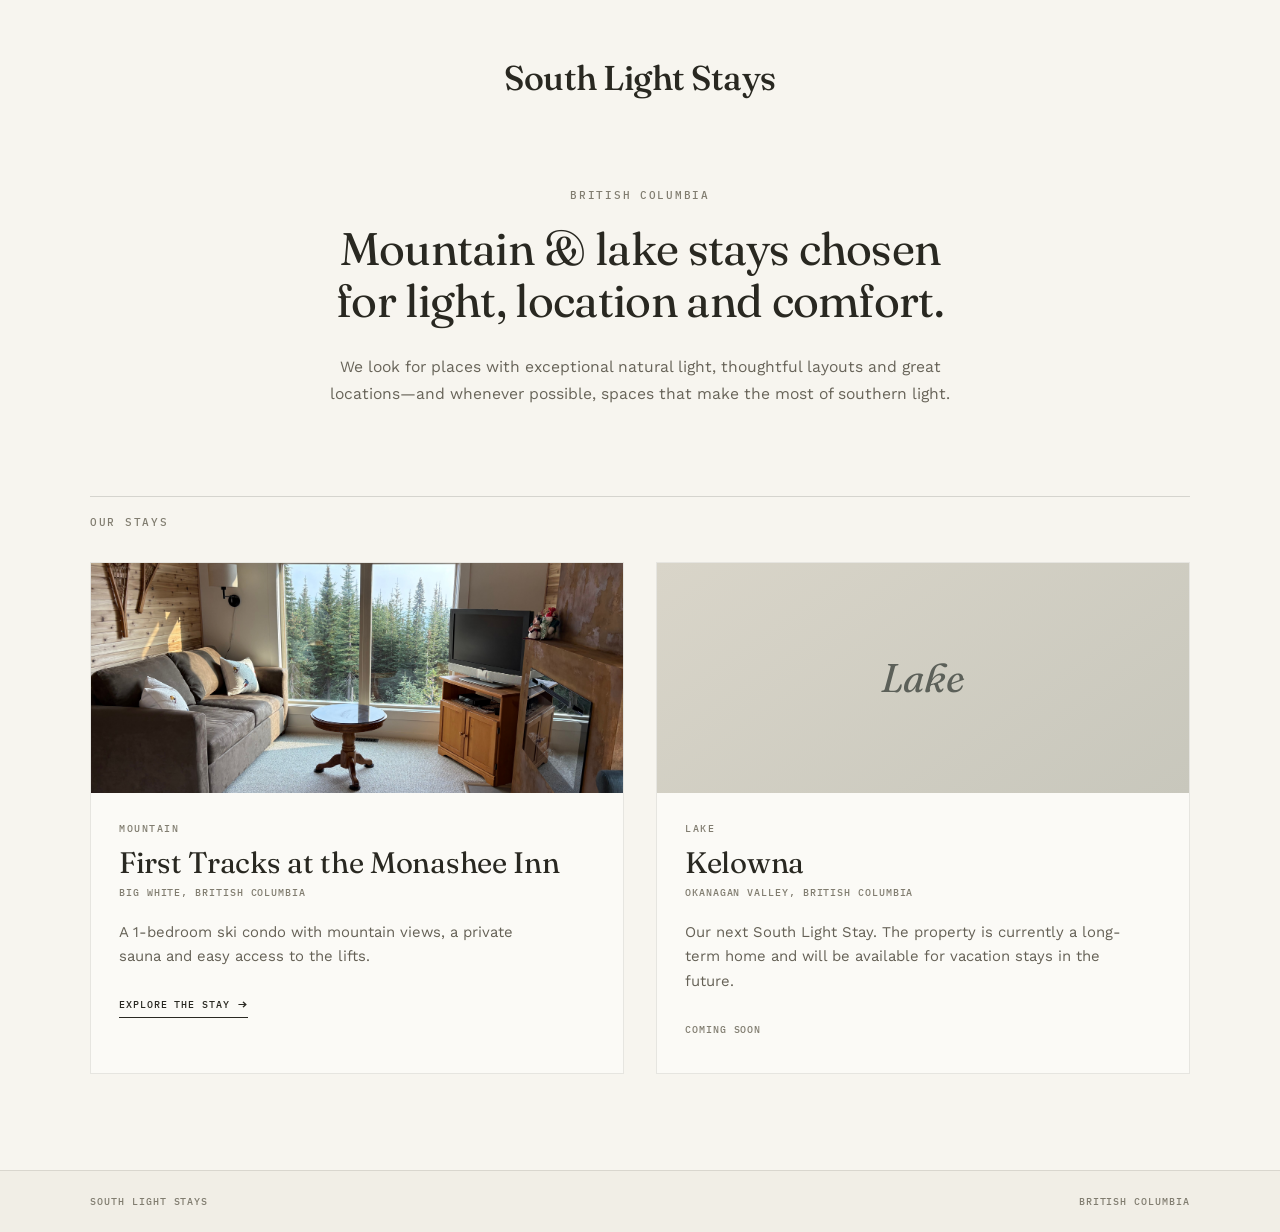
==== commit 1c04ce47: "Enhance SEO and social sharing meta tags Updated meta tags for improved SEO and social sharing." ====
--- a/index.html
+++ b/index.html
@@ -1,25 +1,121 @@
 <!doctype html>
 <html lang="en">
 <head>
-<meta charset="UTF-8" />
-<meta name="viewport" content="width=device-width, initial-scale=1.0" />
-
-<title>South Light Stays | Mountain & Lake Vacation Rentals</title>
-
-<meta
-  name="description"
-  content="South Light Stays offers mountain and lake stays chosen for light, location and comfort."
-/>
-
-<link rel="preconnect" href="https://fonts.googleapis.com">
-<link rel="preconnect" href="https://fonts.gstatic.com" crossorigin>
-
-<link
-  href="https://fonts.googleapis.com/css2?family=Fraunces:opsz,wght@9..144,400;9..144,500;9..144,600&family=Work+Sans:wght@400;500;600&family=IBM+Plex+Mono:wght@500&display=swap"
-  rel="stylesheet"
->
-
-<link rel="stylesheet" href="assets/styles.css" />
+  <meta charset="UTF-8">
+
+<meta
+name="viewport"
+content="width=device-width, initial-scale=1.0"
+
+>
+
+  <title>South Light Stays | Mountain &amp; Lake Vacation Rentals</title>
+
+<meta
+name="description"
+content="South Light Stays offers thoughtfully chosen mountain and lake vacation rentals, selected for light, location and comfort."
+
+>
+
+  <meta name="robots" content="index, follow">
+
+  <link
+    rel="canonical"
+    href="https://southlightstays.ca/"
+  >
+
+  <!-- Fonts -->
+
+  <link rel="preconnect" href="https://fonts.googleapis.com">
+  <link rel="preconnect" href="https://fonts.gstatic.com" crossorigin>
+
+  <link
+    href="https://fonts.googleapis.com/css2?family=Fraunces:opsz,wght@9..144,400;9..144,500;9..144,600&family=IBM+Plex+Mono:wght@400;500&family=Work+Sans:wght@400;500;600&display=swap"
+    rel="stylesheet"
+  >
+
+  <!-- Styles -->
+
+  <link
+    rel="stylesheet"
+    href="assets/styles.css"
+  >
+
+  <!-- Open Graph / social sharing -->
+
+<meta
+property="og:type"
+content="website"
+
+>
+
+<meta
+property="og:title"
+content="South Light Stays | Mountain & Lake Vacation Rentals"
+
+>
+
+<meta
+property="og:description"
+content="Mountain and lake stays chosen for light, location and comfort."
+
+>
+
+<meta
+property="og:url"
+content="https://southlightstays.ca/"
+
+>
+
+<meta
+property="og:site_name"
+content="South Light Stays"
+
+>
+
+<meta
+property="og:image"
+content="https://southlightstays.ca/assets/first-tracks.jpg"
+
+>
+
+  <!-- Twitter / X sharing -->
+
+<meta
+name="twitter:card"
+content="summary_large_image"
+
+>
+
+<meta
+name="twitter:title"
+content="South Light Stays | Mountain & Lake Vacation Rentals"
+
+>
+
+<meta
+name="twitter:description"
+content="Mountain and lake stays chosen for light, location and comfort."
+
+>
+
+<meta
+name="twitter:image"
+content="https://southlightstays.ca/assets/first-tracks.jpg"
+
+>
+
+  <!-- Structured data -->
+
+  <script type="application/ld+json">
+  {
+    "@context": "https://schema.org",
+    "@type": "Organization",
+    "name": "South Light Stays",
+    "url": "https://southlightstays.ca/"
+  }
+  </script>
+
 </head>
 
 <body class="brand-home">
--- a/assets/styles.css
+++ b/assets/styles.css
@@ -6,13 +6,18 @@
   --pine-950: #14261D;
   --pine-800: #1F3A2E;
   --pine-700: #2A4B3A;
+
   --snow-050: #FBFAF6;
   --snow-100: #F3EFE5;
+
   --amber-500: #C97A2B;
   --amber-300: #E3A85C;
+
   --charcoal-900: #241F1B;
   --mist-400: #8FA89B;
+
   --rust-500: #A63D2F;
+
   --run-green: #2E7D4F;
   --run-blue: #2C5FA6;
   --run-black: #1B1712;
@@ -107,14 +112,22 @@
   stroke-width: 1.4;
 }
 
+
+/* ---------------------------------------------------
+   Property navigation
+--------------------------------------------------- */
+
 .nav {
   position: relative;
   z-index: 2;
+
   display: flex;
   align-items: center;
   justify-content: space-between;
+
   max-width: 780px;
   margin: 0 auto;
+
   padding: 2rem 1.5rem 0;
 }
 
@@ -125,15 +138,42 @@
   font-size: 0.8rem;
 }
 
+
+/* South Light Stays brand link */
+
+.nav__mark--link {
+  font-family: var(--font-display);
+  font-size: 1.15rem;
+  font-weight: 500;
+  line-height: 1.2;
+  letter-spacing: 0.01em;
+
+  color: var(--snow-050);
+  text-decoration: none;
+
+  transition: color 0.2s ease;
+}
+
+.nav__mark--link:hover {
+  color: var(--amber-300);
+}
+
+
+/* Check dates */
+
 .nav__cta {
   font-family: var(--font-mono);
   font-size: 0.75rem;
   text-transform: uppercase;
   letter-spacing: 0.08em;
+
   text-decoration: none;
+
   border: 1px solid rgba(251, 250, 246, 0.4);
   padding: 0.5rem 0.9rem;
+
   border-radius: var(--radius);
+
   transition:
     border-color 0.2s ease,
     background 0.2s ease;
@@ -144,12 +184,20 @@
   background: rgba(201, 122, 43, 0.15);
 }
 
+
+/* ---------------------------------------------------
+   Hero content
+--------------------------------------------------- */
+
 .hero__content {
   position: relative;
   z-index: 2;
+
   max-width: 640px;
   margin: 0 auto;
+
   padding: 5.5rem 1.5rem 0;
+
   text-align: left;
 }
 
@@ -158,13 +206,16 @@
   font-size: 0.75rem;
   letter-spacing: 0.1em;
   text-transform: uppercase;
+
   color: var(--amber-300);
+
   margin: 0 0 1rem;
 }
 
 .hero h1 {
   font-size: clamp(2.6rem, 6vw, 4rem);
   line-height: 1.05;
+
   margin-bottom: 1.25rem;
 }
 
@@ -178,14 +229,22 @@
 .hero__sub {
   font-size: 1.05rem;
   max-width: 46ch;
+
   color: rgba(251, 250, 246, 0.85);
+
   margin-bottom: 1.75rem;
 }
+
+
+/* ---------------------------------------------------
+   Property badges
+--------------------------------------------------- */
 
 .hero__badges {
   display: flex;
   gap: 0.6rem;
   flex-wrap: wrap;
+
   margin-bottom: 2.25rem;
 }
 
@@ -193,8 +252,11 @@
   font-family: var(--font-mono);
   font-size: 0.72rem;
   letter-spacing: 0.04em;
+
   padding: 0.4rem 0.75rem;
+
   border-radius: 999px;
+
   background: var(--amber-500);
   color: var(--snow-050);
 }
@@ -211,15 +273,21 @@
 
 .button {
   display: inline-block;
+
   font-family: var(--font-mono);
   font-size: 0.8rem;
   letter-spacing: 0.06em;
   text-transform: uppercase;
+
   text-decoration: none;
+
   color: var(--snow-050);
   background: var(--amber-500);
+
   padding: 0.9rem 1.6rem;
+
   border-radius: var(--radius);
+
   transition:
     background 0.2s ease,
     transform 0.15s ease;
@@ -231,6 +299,23 @@
 }
 
 
+/* Secondary / Airbnb button */
+
+.button--secondary {
+  color: var(--pine-800);
+  background: transparent;
+
+  border: 1px solid var(--pine-800);
+
+  margin-left: 0.75rem;
+}
+
+.button--secondary:hover {
+  color: var(--snow-050);
+  background: var(--pine-800);
+}
+
+
 /* ---------------------------------------------------
    Gallery
 --------------------------------------------------- */
@@ -238,27 +323,34 @@
 .gallery {
   padding-top: 3rem;
   padding-bottom: 3rem;
+
   max-width: 960px;
 }
 
 .gallery__grid {
   display: grid;
   grid-template-columns: repeat(3, 1fr);
+
   gap: 0.75rem;
 }
 
 .gallery__grid img {
   width: 100%;
   height: 220px;
+
   object-fit: cover;
+
   border-radius: var(--radius);
+
   background: var(--snow-100);
 }
 
 .gallery__note {
   font-family: var(--font-mono);
   font-size: 0.72rem;
+
   color: #918D82;
+
   margin-top: 0.75rem;
 }
 
@@ -274,16 +366,19 @@
 .story__marker {
   color: var(--run-black);
   font-size: 1.4rem;
+
   margin-bottom: 0.75rem;
 }
 
 .story h2 {
   font-size: 1.9rem;
+
   margin-bottom: 1.25rem;
 }
 
 .story p {
   margin: 0 0 1.1rem;
+
   color: #3A362F;
 }
 
@@ -294,50 +389,62 @@
 
 .amenities h2 {
   font-size: 1.9rem;
+
   margin-bottom: 0.5rem;
 }
 
 .amenity-grid {
   list-style: none;
-  margin: 0;
-  padding: 0;
+
+  margin: 0;
+  padding: 0;
+
   display: grid;
   grid-template-columns: repeat(2, 1fr);
+
   gap: 0.9rem 2rem;
 }
 
 .amenity {
   display: flex;
   align-items: center;
+
   gap: 0.7rem;
+
   font-size: 0.95rem;
 }
 
 .run-mark {
   flex: none;
+
   width: 14px;
   height: 14px;
+
   display: inline-block;
 }
 
 .run-mark--green {
   background: var(--run-green);
+
   border-radius: 50%;
 }
 
 .run-mark--blue {
   background: var(--run-blue);
+
   transform: rotate(45deg);
 }
 
 .run-mark--black {
   background: var(--run-black);
+
   clip-path: polygon(
     50% 0%,
     100% 50%,
     50% 100%,
     0% 50%
   );
+
   width: 16px;
   height: 16px;
 }
@@ -349,33 +456,41 @@
 
 .sleep h2 {
   font-size: 1.9rem;
+
   margin-bottom: 1.5rem;
 }
 
 .sleep-grid {
   display: grid;
   grid-template-columns: repeat(2, 1fr);
+
   gap: 1rem;
 }
 
 .sleep-card {
   background: var(--snow-100);
+
   border-radius: var(--radius);
+
   padding: 1.5rem;
 }
 
 .sleep-card__room {
   font-family: var(--font-mono);
   font-size: 0.72rem;
+
   text-transform: uppercase;
   letter-spacing: 0.08em;
+
   color: var(--pine-700);
+
   margin: 0 0 0.5rem;
 }
 
 .sleep-card__bed {
   font-family: var(--font-display);
   font-size: 1.3rem;
+
   margin: 0;
 }
 
@@ -386,12 +501,15 @@
 
 .availability h2 {
   font-size: 1.9rem;
+
   margin-bottom: 0.5rem;
 }
 
 .calendar {
   background: var(--snow-100);
+
   border-radius: 8px;
+
   padding: 1.5rem;
 }
 
@@ -399,21 +517,28 @@
   display: flex;
   align-items: center;
   justify-content: space-between;
+
   margin-bottom: 1rem;
 }
 
 .calendar__header button {
   background: none;
   border: none;
+
   font-size: 1.4rem;
+
   cursor: pointer;
+
   color: var(--pine-800);
+
   line-height: 1;
+
   padding: 0.25rem 0.6rem;
 }
 
 .calendar__header h3 {
   font-size: 1.1rem;
+
   font-family: var(--font-body);
   font-weight: 600;
 }
@@ -421,26 +546,35 @@
 .calendar__weekdays {
   display: grid;
   grid-template-columns: repeat(7, 1fr);
+
   font-family: var(--font-mono);
   font-size: 0.7rem;
+
   text-align: center;
+
   color: #8A8577;
+
   margin-bottom: 0.5rem;
 }
 
 .calendar__grid {
   display: grid;
   grid-template-columns: repeat(7, 1fr);
+
   gap: 4px;
 }
 
 .day {
   aspect-ratio: 1 / 1;
+
   display: flex;
   align-items: center;
   justify-content: center;
+
   border-radius: 4px;
+
   font-size: 0.85rem;
+
   background: var(--snow-050);
   color: var(--charcoal-900);
 }
@@ -460,23 +594,32 @@
 
 .calendar__legend {
   display: flex;
+
   gap: 1.25rem;
+
   margin-top: 1rem;
+
   font-size: 0.8rem;
+
   color: #55524B;
 }
 
 .dot {
   display: inline-block;
+
   width: 10px;
   height: 10px;
+
   border-radius: 50%;
+
   margin-right: 0.4rem;
+
   vertical-align: middle;
 }
 
 .dot--free {
   background: var(--snow-050);
+
   border: 1px solid #D8D3C6;
 }
 
@@ -487,7 +630,9 @@
 .calendar__updated {
   font-family: var(--font-mono);
   font-size: 0.72rem;
+
   color: #918D82;
+
   margin-top: 0.75rem;
 }
 
@@ -498,27 +643,35 @@
 
 .how h2 {
   font-size: 1.9rem;
+
   margin-bottom: 1.5rem;
 }
 
 .how-list {
   list-style: none;
+
   margin: 0 0 2rem;
   padding: 0;
+
   display: grid;
+
   gap: 0.9rem;
 }
 
 .how-list li {
   display: flex;
   align-items: baseline;
+
   gap: 1rem;
+
   font-size: 1rem;
 }
 
 .how-list__num {
   font-family: var(--font-mono);
+
   color: var(--amber-500);
+
   font-size: 0.85rem;
 }
 
@@ -529,14 +682,18 @@
 
 .footer {
   text-align: center;
+
   padding: 3rem 1.5rem 4rem;
+
   font-family: var(--font-mono);
   font-size: 0.78rem;
+
   color: #7C7869;
 }
 
 .footer__muted {
   opacity: 0.65;
+
   margin-top: 0.35rem;
 }
 
@@ -560,15 +717,17 @@
 
 
 /* ---------------------------------------------------
-   Header
+   Homepage header
 --------------------------------------------------- */
 
 body.brand-home .brand-header {
   width: 100%;
+
   margin: 0;
   padding: 0;
 
   background: #f7f5ef;
+
   border: 0;
 }
 
@@ -577,13 +736,12 @@
   max-width: 1100px;
 
   margin: 0 auto;
-  padding: 2rem 0 1rem;
+
+  padding: 3.75rem 0 1rem;
 
   display: flex;
   align-items: center;
   justify-content: center;
-
-  box-sizing: border-box;
 }
 
 body.brand-home .brand-logo {
@@ -593,18 +751,28 @@
   padding: 0;
 
   font-family: var(--font-display);
-  font-size: 2rem;
+
+  font-size: 2.15rem;
   font-weight: 500;
-  line-height: 1.2;
-  letter-spacing: 0.01em;
+
+  line-height: 1.05;
+
+  letter-spacing: -0.015em;
 
   color: #292821;
+
   text-decoration: none;
-}
-
-
-/* ---------------------------------------------------
-   Introduction
+
+  transition: opacity 0.2s ease;
+}
+
+body.brand-home .brand-logo:hover {
+  opacity: 0.7;
+}
+
+
+/* ---------------------------------------------------
+   Homepage introduction
 --------------------------------------------------- */
 
 body.brand-home .brand-intro {
@@ -612,14 +780,15 @@
   max-width: 1100px;
 
   margin: 0 auto;
-  padding: 5rem 0 5.5rem;
+
+  padding: 4.75rem 0 5.5rem;
 
   text-align: center;
-  box-sizing: border-box;
 }
 
 body.brand-home .brand-intro__inner {
   max-width: 760px;
+
   margin: 0 auto;
   padding: 0;
 }
@@ -629,9 +798,12 @@
   padding: 0;
 
   font-family: var(--font-mono);
+
   font-size: 0.67rem;
   font-weight: 500;
+
   line-height: 1.4;
+
   text-transform: uppercase;
   letter-spacing: 0.16em;
 
@@ -639,28 +811,33 @@
 }
 
 body.brand-home .brand-intro h1 {
-  max-width: 720px;
-
-  margin: 0 auto 1.75rem;
+  max-width: 660px;
+
+  margin: 0 auto 1.6rem;
   padding: 0;
 
   font-family: var(--font-display);
-  font-size: clamp(2.5rem, 5vw, 4rem);
+
+  font-size: clamp(2rem, 4vw, 2.85rem);
   font-weight: 400;
-  line-height: 1.08;
-  letter-spacing: -0.02em;
+
+  line-height: 1.14;
+
+  letter-spacing: -0.015em;
 
   color: #292821;
 }
 
 body.brand-home .brand-intro__text {
-  max-width: 650px;
+  max-width: 620px;
 
   margin: 0 auto;
   padding: 0;
 
   font-family: var(--font-body);
-  font-size: 1rem;
+
+  font-size: 0.98rem;
+
   line-height: 1.75;
 
   color: #686459;
@@ -668,7 +845,7 @@
 
 
 /* ---------------------------------------------------
-   Properties section
+   Homepage properties section
 --------------------------------------------------- */
 
 body.brand-home .properties {
@@ -676,13 +853,13 @@
   max-width: 1100px;
 
   margin: 0 auto;
+
   padding: 0 0 6rem;
-
-  box-sizing: border-box;
 }
 
 body.brand-home .properties__heading {
   margin: 0 0 2rem;
+
   padding: 1.15rem 0 0;
 
   border-top: 1px solid rgba(41, 40, 33, 0.16);
@@ -704,10 +881,10 @@
   padding: 0;
 
   display: grid;
+
   grid-template-columns: repeat(2, minmax(0, 1fr));
+
   gap: 2rem;
-
-  box-sizing: border-box;
 }
 
 
@@ -724,16 +901,15 @@
   background: #fbfaf6;
 
   border: 1px solid rgba(41, 40, 33, 0.1);
+
   border-radius: 0;
 
   overflow: hidden;
-
-  box-sizing: border-box;
-}
-
-
-/* ---------------------------------------------------
-   Property images
+}
+
+
+/* ---------------------------------------------------
+   Property card images
 --------------------------------------------------- */
 
 body.brand-home .property-card__image {
@@ -748,7 +924,6 @@
   overflow: hidden;
 
   background: #ddd9ce;
-  box-sizing: border-box;
 }
 
 body.brand-home .property-card__image img {
@@ -793,7 +968,9 @@
   padding: 0;
 
   font-family: var(--font-display);
+
   font-size: 2.5rem;
+
   font-style: italic;
   font-weight: 400;
 
@@ -802,14 +979,13 @@
 
 
 /* ---------------------------------------------------
-   Property content
+   Property card content
 --------------------------------------------------- */
 
 body.brand-home .property-card__content {
   margin: 0;
+
   padding: 1.75rem 1.75rem 2rem;
-
-  box-sizing: border-box;
 }
 
 body.brand-home .property-card__type {
@@ -817,9 +993,12 @@
   padding: 0;
 
   font-family: var(--font-mono);
+
   font-size: 0.65rem;
   font-weight: 500;
+
   line-height: 1.4;
+
   text-transform: uppercase;
   letter-spacing: 0.15em;
 
@@ -831,9 +1010,12 @@
   padding: 0;
 
   font-family: var(--font-display);
+
   font-size: 1.85rem;
   font-weight: 400;
+
   line-height: 1.12;
+
   letter-spacing: -0.01em;
 
   color: #292821;
@@ -844,9 +1026,12 @@
   padding: 0;
 
   font-family: var(--font-mono);
+
   font-size: 0.64rem;
   font-weight: 500;
+
   line-height: 1.4;
+
   text-transform: uppercase;
   letter-spacing: 0.09em;
 
@@ -860,7 +1045,9 @@
   padding: 0;
 
   font-family: var(--font-body);
+
   font-size: 0.93rem;
+
   line-height: 1.65;
 
   color: #656156;
@@ -873,20 +1060,26 @@
 
 body.brand-home .property-card__link {
   display: inline-flex;
+
   align-items: center;
+
   gap: 0.5rem;
 
   margin: 0;
   padding: 0 0 0.3rem;
 
   font-family: var(--font-mono);
+
   font-size: 0.65rem;
   font-weight: 500;
+
   line-height: 1.4;
+
   text-transform: uppercase;
   letter-spacing: 0.09em;
 
   color: #292821;
+
   text-decoration: none;
 
   border-bottom: 1px solid #292821;
@@ -897,6 +1090,7 @@
   padding: 0;
 
   font-size: 0.95rem;
+
   line-height: 1;
 
   transition: transform 200ms ease;
@@ -918,9 +1112,12 @@
   padding: 0;
 
   font-family: var(--font-mono);
+
   font-size: 0.65rem;
   font-weight: 500;
+
   line-height: 1.4;
+
   text-transform: uppercase;
   letter-spacing: 0.09em;
 
@@ -941,7 +1138,6 @@
   background: #f1eee6;
 
   border-top: 1px solid rgba(41, 40, 33, 0.12);
-  box-sizing: border-box;
 }
 
 body.brand-home .brand-footer__inner {
@@ -949,18 +1145,21 @@
   max-width: 1100px;
 
   margin: 0 auto;
+
   padding: 1.5rem 0;
 
   display: flex;
+
   align-items: center;
   justify-content: space-between;
 
-  box-sizing: border-box;
-
-  font-family: var(--font-mono);
+  font-family: var(--font-mono);
+
   font-size: 0.6rem;
   font-weight: 500;
+
   line-height: 1.4;
+
   text-transform: uppercase;
   letter-spacing: 0.1em;
 
@@ -969,62 +1168,211 @@
 
 
 /* ===================================================
-   RESPONSIVE
+   RESPONSIVE — TABLET / MOBILE
    =================================================== */
 
-
-/* ---------------------------------------------------
-   Property page
---------------------------------------------------- */
-
-@media (max-width: 640px) {
+@media (max-width: 720px) {
+
+
+  /* =================================================
+     PROPERTY PAGE
+     ================================================= */
+
+
+  .hero {
+    padding-bottom: 3.5rem;
+  }
+
+
+  /* Navigation */
+
+  .nav {
+    max-width: none;
+
+    padding: 1.35rem 1.15rem 0;
+  }
+
+  .nav__mark--link {
+    font-size: 1rem;
+  }
+
+  .nav__cta {
+    font-size: 0.65rem;
+
+    padding: 0.45rem 0.7rem;
+  }
+
+
+  /* Hero */
+
+  .hero__content {
+    max-width: none;
+
+    padding: 3.75rem 1.15rem 0;
+  }
+
+  .hero h1 {
+    font-size: clamp(2.35rem, 10vw, 3.1rem);
+
+    line-height: 1.04;
+  }
+
+  .hero__sub {
+    font-size: 0.98rem;
+
+    line-height: 1.6;
+  }
+
+
+  /* Badges */
+
+  .hero__badges {
+    gap: 0.45rem;
+
+    margin-bottom: 1.75rem;
+  }
+
+  .badge {
+    font-size: 0.65rem;
+
+    padding: 0.35rem 0.6rem;
+  }
+
+
+  /* Buttons */
+
+  .button {
+    font-size: 0.7rem;
+
+    padding: 0.8rem 1.15rem;
+  }
+
+  .button--secondary {
+    margin-left: 0.45rem;
+  }
+
+
+  /* Gallery */
+
+  .gallery {
+    max-width: none;
+
+    padding: 2rem 1.15rem;
+  }
+
+  .gallery__grid {
+    grid-template-columns: 1fr;
+
+    gap: 0.65rem;
+  }
+
+  .gallery__grid img {
+    height: 210px;
+  }
+
+
+  /* General sections */
+
+  section {
+    padding: 3.5rem 1.15rem;
+  }
+
+  .story h2,
+  .amenities h2,
+  .sleep h2,
+  .availability h2,
+  .how h2 {
+    font-size: 1.7rem;
+  }
+
+
+  /* Amenities */
 
   .amenity-grid {
     grid-template-columns: 1fr;
   }
 
-  .gallery__grid {
-    grid-template-columns: 1fr;
-  }
+
+  /* Sleeping */
 
   .sleep-grid {
     grid-template-columns: 1fr;
   }
 
-}
-
-
-/* ---------------------------------------------------
-   South Light Stays homepage — mobile
---------------------------------------------------- */
-
-@media (max-width: 720px) {
+
+  /* Calendar */
+
+  .calendar {
+    padding: 1rem;
+  }
+
+  .calendar__grid {
+    gap: 3px;
+  }
+
+  .day {
+    font-size: 0.75rem;
+  }
+
+
+  /* Booking list */
+
+  .how-list li {
+    gap: 0.75rem;
+
+    font-size: 0.92rem;
+  }
+
+
+  /* Footer */
+
+  .footer {
+    padding: 2.5rem 1.15rem 3rem;
+
+    font-size: 0.68rem;
+  }
+
+
+  /* =================================================
+     SOUTH LIGHT STAYS HOMEPAGE
+     ================================================= */
+
 
   body.brand-home .brand-header__inner {
     width: calc(100% - 2.5rem);
 
-    padding: 1.5rem 0 0.75rem;
+    padding: 2.75rem 0 0.75rem;
   }
 
   body.brand-home .brand-logo {
-    font-size: 1.3rem;
-  }
-
+    font-size: 1.75rem;
+  }
+
+
+  /* Intro */
 
   body.brand-home .brand-intro {
     width: calc(100% - 2.5rem);
 
-    padding: 3.5rem 0 4rem;
+    padding: 3.75rem 0 4rem;
   }
 
   body.brand-home .brand-intro h1 {
-    font-size: 2.7rem;
+    max-width: 560px;
+
+    font-size: 2.15rem;
+
+    line-height: 1.15;
   }
 
   body.brand-home .brand-intro__text {
-    font-size: 0.95rem;
-  }
-
+    font-size: 0.93rem;
+
+    line-height: 1.7;
+  }
+
+
+  /* Properties */
 
   body.brand-home .properties {
     width: calc(100% - 2.5rem);
@@ -1032,53 +1380,161 @@
     padding-bottom: 4.5rem;
   }
 
-
   body.brand-home .property-grid {
     grid-template-columns: 1fr;
-    gap: 2rem;
-  }
-
+
+    gap: 1.5rem;
+  }
+
+
+  /* IMPORTANT:
+     Keep the property image compact on phones.
+     This prevents the Mountain card from dominating
+     the entire mobile screen.
+  */
 
   body.brand-home .property-card__image {
-    height: 220px;
-  }
-
+    height: 180px;
+  }
+
+
+  /* Card content */
 
   body.brand-home .property-card__content {
-    padding: 1.5rem 1.5rem 1.75rem;
-  }
-
+    padding: 1.4rem 1.4rem 1.6rem;
+  }
 
   body.brand-home .property-card h2 {
-    font-size: 1.8rem;
-  }
-
+    font-size: 1.65rem;
+  }
+
+  body.brand-home .property-card__description {
+    font-size: 0.9rem;
+  }
+
+
+  /* Homepage footer */
 
   body.brand-home .brand-footer__inner {
     width: calc(100% - 2.5rem);
 
-/* ---------------------------------------------------
-   South Light Stays brand link on property pages
---------------------------------------------------- */
-
-.nav__mark--link {
-  font-family: var(--font-display);
-  font-size: 1.15rem;
-  font-weight: 500;
-  line-height: 1.2;
-  letter-spacing: 0.01em;
-
-  color: var(--snow-050);
-  text-decoration: none;
-
-  transition: color 0.2s ease;
-}
-
-.nav__mark--link:hover {
-  color: var(--amber-300);
-}
-
     padding: 1.25rem 0;
-  }
-
-}
+
+    font-size: 0.55rem;
+  }
+}
+
+
+/* ===================================================
+   RESPONSIVE — SMALL PHONES
+   =================================================== */
+
+@media (max-width: 430px) {
+
+
+  /* =================================================
+     PROPERTY PAGE
+     ================================================= */
+
+
+  .nav {
+    padding-left: 1rem;
+    padding-right: 1rem;
+  }
+
+  .nav__mark--link {
+    font-size: 0.95rem;
+  }
+
+  .nav__cta {
+    font-size: 0.6rem;
+
+    padding: 0.4rem 0.6rem;
+  }
+
+
+  .hero__content {
+    padding-left: 1rem;
+    padding-right: 1rem;
+  }
+
+  .hero h1 {
+    font-size: 2.25rem;
+  }
+
+  .hero__sub {
+    font-size: 0.92rem;
+  }
+
+
+  /* Stack badges */
+
+  .hero__badges {
+    flex-direction: column;
+
+    align-items: flex-start;
+  }
+
+
+  /* Stack booking buttons */
+
+  .button--secondary {
+    display: block;
+
+    width: fit-content;
+
+    margin: 0.65rem 0 0;
+  }
+
+
+  /* Gallery */
+
+  .gallery {
+    padding-left: 1rem;
+    padding-right: 1rem;
+  }
+
+  .gallery__grid img {
+    height: 190px;
+  }
+
+
+  /* =================================================
+     SOUTH LIGHT STAYS HOMEPAGE
+     ================================================= */
+
+  body.brand-home .brand-header__inner {
+    width: calc(100% - 2rem);
+
+    padding-top: 2.5rem;
+  }
+
+  body.brand-home .brand-logo {
+    font-size: 1.65rem;
+  }
+
+  body.brand-home .brand-intro {
+    width: calc(100% - 2rem);
+
+    padding-top: 3.25rem;
+  }
+
+  body.brand-home .brand-intro h1 {
+    font-size: 2rem;
+  }
+
+  body.brand-home .brand-intro__text {
+    font-size: 0.9rem;
+  }
+
+  body.brand-home .properties {
+    width: calc(100% - 2rem);
+  }
+
+
+  /* Even more compact image on very small phones */
+
+  body.brand-home .property-card__image {
+    height: 165px;
+  }
+}
